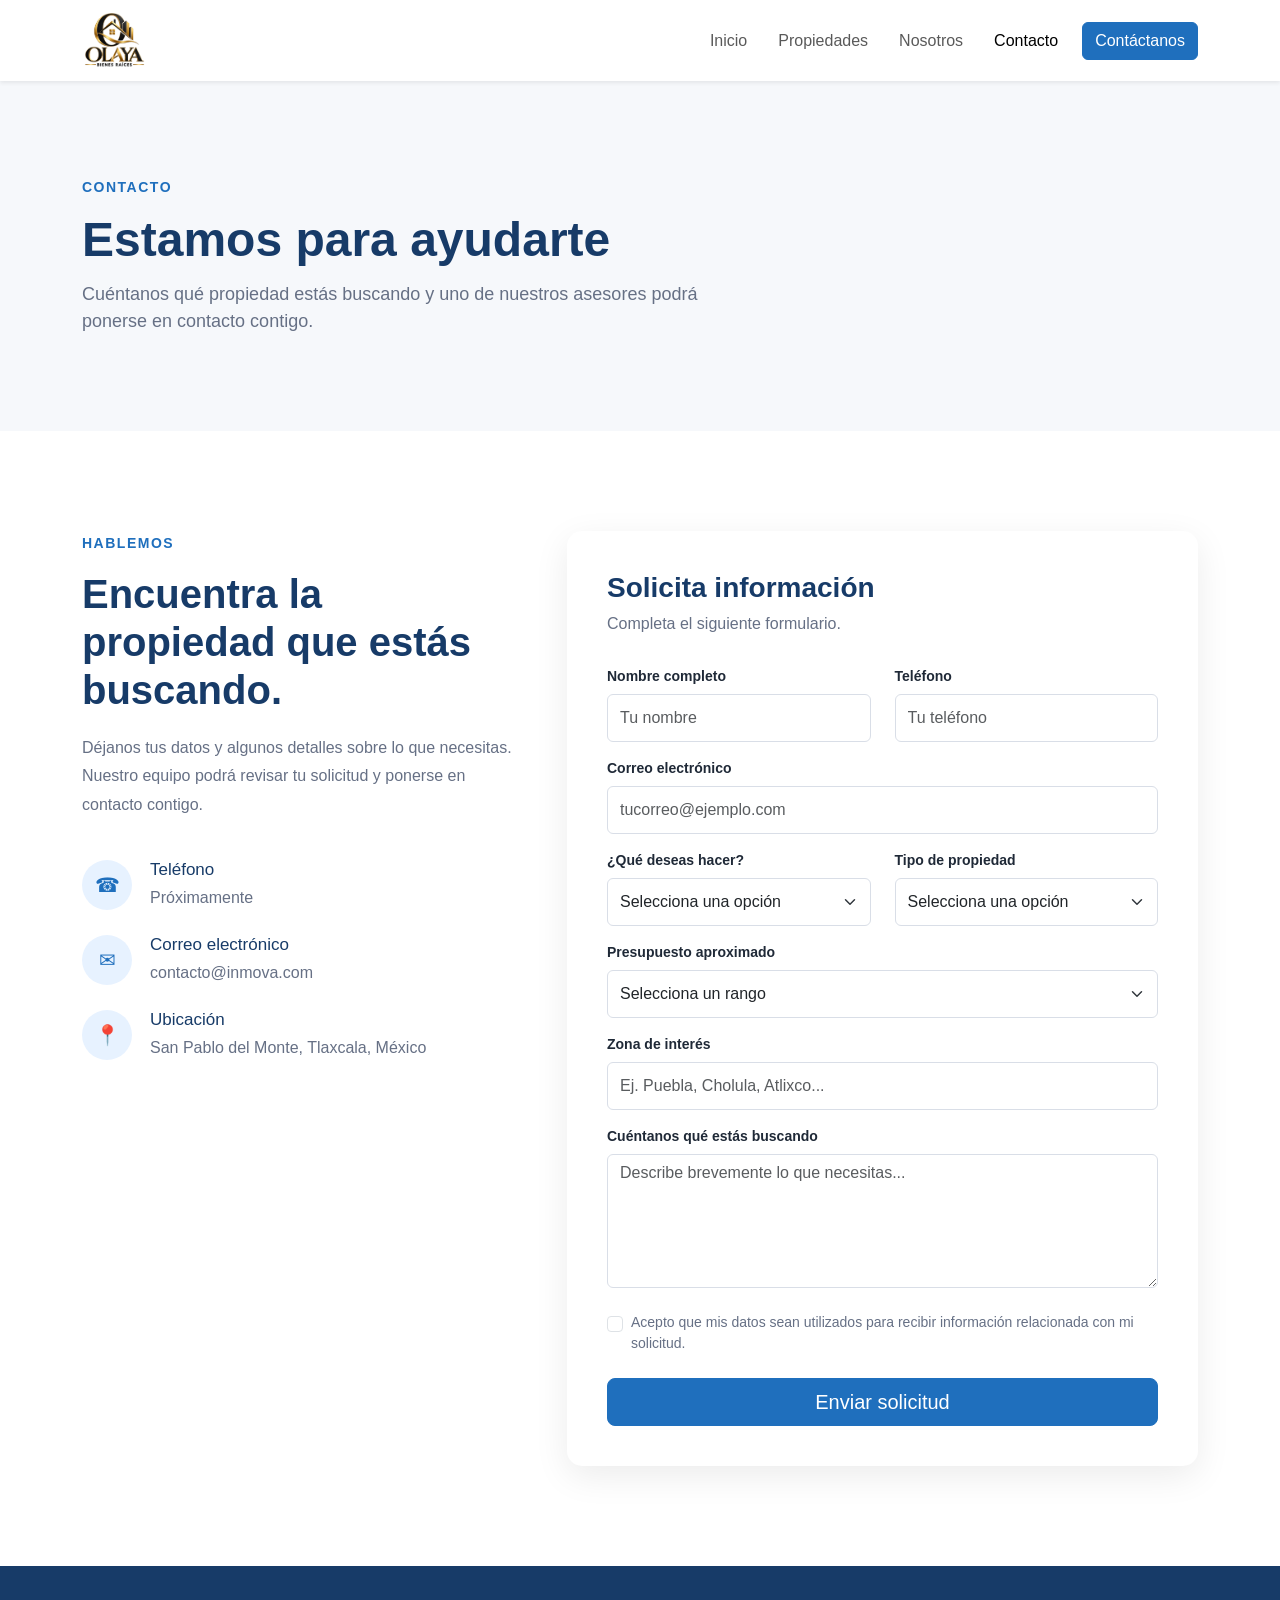
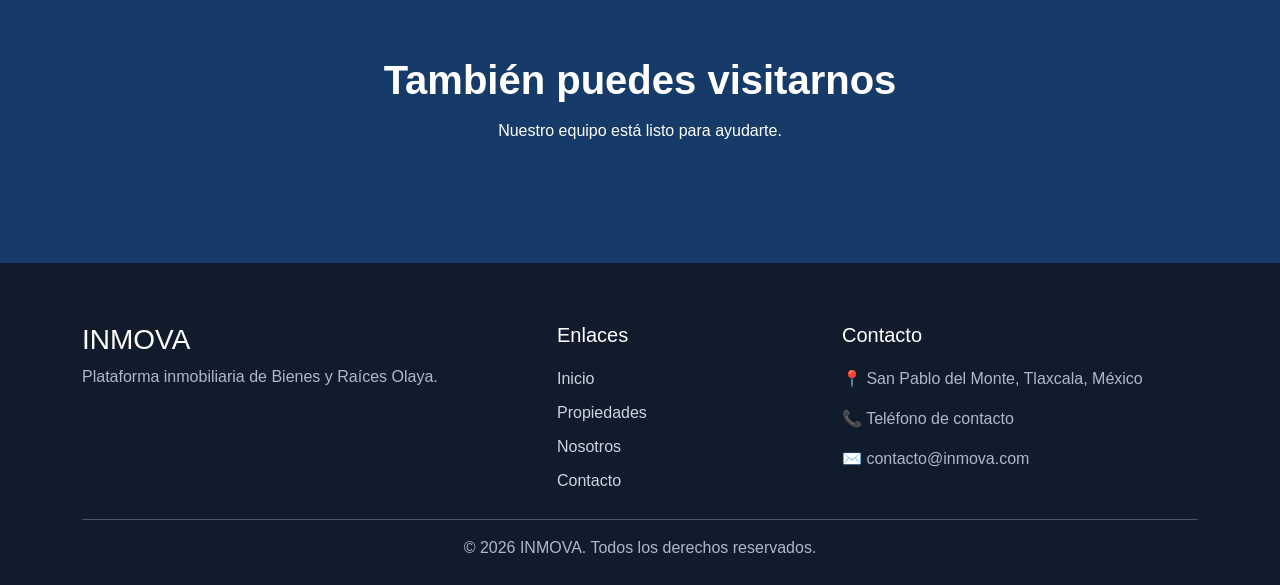
==== contacto.html @ b1ae067a "Primera versión funcional de INMOVA" ====
<!DOCTYPE html>
<html lang="es">

<head>

    <meta charset="UTF-8">

    <meta name="viewport" content="width=device-width, initial-scale=1.0">

    <title>Contacto | INMOVA</title>

    <link
        href="https://cdn.jsdelivr.net/npm/bootstrap@5.3.3/dist/css/bootstrap.min.css"
        rel="stylesheet"
    >

    <link rel="stylesheet" href="css/style.css">

</head>


<body>


<!-- =========================
     NAVBAR
========================= -->

<nav class="navbar navbar-expand-lg navbar-light bg-white shadow-sm fixed-top">

    <div class="container">
        <!-- Logo de imagen -->
            <img 
            src="Imagenes/logo sin fondo.png" 
            alt="INMOVA"
            class="logo-inmova"
            >
        <button
            class="navbar-toggler"
            type="button"
            data-bs-toggle="collapse"
            data-bs-target="#menu"
        >

            <span class="navbar-toggler-icon"></span>

        </button>


        <div class="collapse navbar-collapse" id="menu">

            <ul class="navbar-nav ms-auto align-items-lg-center">

                <li class="nav-item">

                    <a class="nav-link" href="index.html">
                        Inicio
                    </a>

                </li>


                <li class="nav-item">

                    <a class="nav-link" href="propiedades.html">
                        Propiedades
                    </a>

                </li>


                <li class="nav-item">

                    <a class="nav-link" href="nosotros.html">
                        Nosotros
                    </a>

                </li>


                <li class="nav-item">

                    <a class="nav-link active" href="contacto.html">
                        Contacto
                    </a>

                </li>


                <li class="nav-item ms-lg-3">

                    <a
                        href="contacto.html"
                        class="btn btn-primary"
                    >
                        Contáctanos
                    </a>

                </li>

            </ul>

        </div>

    </div>

</nav>



<!-- =========================
     ENCABEZADO
========================= -->

<section class="page-header">

    <div class="container">

        <span class="section-label">
            CONTACTO
        </span>

        <h1>
            Estamos para ayudarte
        </h1>

        <p>
            Cuéntanos qué propiedad estás buscando y uno de nuestros
            asesores podrá ponerse en contacto contigo.
        </p>

    </div>

</section>



<!-- =========================
     CONTACTO
========================= -->

<section class="contact-section">

    <div class="container">

        <div class="row g-5">


            <!-- =====================
                 INFORMACIÓN
            ====================== -->

            <div class="col-lg-5">

                <span class="section-label">
                    HABLEMOS
                </span>

                <h2>
                    Encuentra la propiedad
                    que estás buscando.
                </h2>

                <p class="contact-intro">
                    Déjanos tus datos y algunos detalles sobre lo que
                    necesitas. Nuestro equipo podrá revisar tu solicitud
                    y ponerse en contacto contigo.
                </p>


                <!-- TELÉFONO -->

                <div class="contact-item">

                    <div class="contact-icon">
                        ☎
                    </div>

                    <div>

                        <h4>
                            Teléfono
                        </h4>

                        <p>
                            Próximamente
                        </p>

                    </div>

                </div>


                <!-- EMAIL -->

                <div class="contact-item">

                    <div class="contact-icon">
                        ✉
                    </div>

                    <div>

                        <h4>
                            Correo electrónico
                        </h4>

                        <p>
                            contacto@inmova.com
                        </p>

                    </div>

                </div>


                <!-- UBICACIÓN -->

                <div class="contact-item">

                    <div class="contact-icon">
                        📍
                    </div>

                    <div>

                        <h4>
                            Ubicación
                        </h4>

                        <p>
                            San Pablo del Monte, Tlaxcala, México
                        </p>

                    </div>

                </div>


            </div>



            <!-- =====================
                 FORMULARIO
            ====================== -->

            <div class="col-lg-7">

                <div class="contact-form">

                    <h3>
                        Solicita información
                    </h3>

                    <p>
                        Completa el siguiente formulario.
                    </p>


                    <form id="contactForm">


                        <!-- NOMBRE -->

                        <div class="row">

                            <div class="col-md-6 mb-3">

                                <label for="name">
                                    Nombre completo
                                </label>

                                <input
                                    type="text"
                                    id="name"
                                    name="name"
                                    class="form-control"
                                    placeholder="Tu nombre"
                                    required
                                >

                            </div>


                            <!-- TELÉFONO -->

                            <div class="col-md-6 mb-3">

                                <label for="phone">
                                    Teléfono
                                </label>

                                <input
                                    type="tel"
                                    id="phone"
                                    name="phone"
                                    class="form-control"
                                    placeholder="Tu teléfono"
                                    required
                                >

                            </div>

                        </div>



                        <!-- EMAIL -->

                        <div class="mb-3">

                            <label for="email">
                                Correo electrónico
                            </label>

                            <input
                                type="email"
                                id="email"
                                name="email"
                                class="form-control"
                                placeholder="tucorreo@ejemplo.com"
                                required
                            >

                        </div>



                        <!-- OPERACIÓN -->

                        <div class="row">

                            <div class="col-md-6 mb-3">

                                <label for="operation">
                                    ¿Qué deseas hacer?
                                </label>

                                <select
                                    id="operation"
                                    name="operation"
                                    class="form-select"
                                    required
                                >

                                    <option value="">
                                        Selecciona una opción
                                    </option>

                                    <option value="comprar">
                                        Comprar
                                    </option>

                                    <option value="rentar">
                                        Rentar
                                    </option>

                                    <option value="vender">
                                        Vender una propiedad
                                    </option>

                                </select>

                            </div>



                            <!-- TIPO -->

                            <div class="col-md-6 mb-3">

                                <label for="propertyType">
                                    Tipo de propiedad
                                </label>

                                <select
                                    id="propertyType"
                                    name="propertyType"
                                    class="form-select"
                                    required
                                >

                                    <option value="">
                                        Selecciona una opción
                                    </option>

                                    <option value="casa">
                                        Casa
                                    </option>

                                    <option value="departamento">
                                        Departamento
                                    </option>

                                    <option value="terreno">
                                        Terreno
                                    </option>

                                    <option value="local">
                                        Local comercial
                                    </option>

                                    <option value="otro">
                                        Otro
                                    </option>

                                </select>

                            </div>

                        </div>



                        <!-- PRESUPUESTO -->

                        <div class="mb-3">

                            <label for="budget">
                                Presupuesto aproximado
                            </label>

                            <select
                                id="budget"
                                name="budget"
                                class="form-select"
                            >

                                <option value="">
                                    Selecciona un rango
                                </option>

                                <option value="menos-500">
                                    Menos de $500,000
                                </option>

                                <option value="500-1000">
                                    $500,000 - $1,000,000
                                </option>

                                <option value="1000-2000">
                                    $1,000,000 - $2,000,000
                                </option>

                                <option value="2000-3000">
                                    $2,000,000 - $3,000,000
                                </option>

                                <option value="mas-3000">
                                    Más de $3,000,000
                                </option>

                            </select>

                        </div>



                        <!-- UBICACIÓN -->

                        <div class="mb-3">

                            <label for="location">
                                Zona de interés
                            </label>

                            <input
                                type="text"
                                id="location"
                                name="location"
                                class="form-control"
                                placeholder="Ej. Puebla, Cholula, Atlixco..."
                            >

                        </div>



                        <!-- MENSAJE -->

                        <div class="mb-4">

                            <label for="message">
                                Cuéntanos qué estás buscando
                            </label>

                            <textarea
                                id="message"
                                name="message"
                                class="form-control"
                                rows="5"
                                placeholder="Describe brevemente lo que necesitas..."
                            ></textarea>

                        </div>



                        <!-- AVISO -->

                        <div class="form-check mb-4">

                            <input
                                class="form-check-input"
                                type="checkbox"
                                id="privacy"
                                required
                            >

                            <label
                                class="form-check-label"
                                for="privacy"
                            >

                                Acepto que mis datos sean utilizados
                                para recibir información relacionada
                                con mi solicitud.

                            </label>

                        </div>



                        <!-- BOTÓN -->

                        <button
                            type="submit"
                            class="btn btn-primary btn-lg w-100"
                        >

                            Enviar solicitud

                        </button>


                        <!-- MENSAJE DE ÉXITO -->

                        <div
                            id="formMessage"
                            class="alert alert-success mt-4 d-none"
                        >

                            ¡Solicitud enviada correctamente!
                            Un asesor se pondrá en contacto contigo.

                        </div>


                    </form>

                </div>

            </div>

        </div>

    </div>

</section>



<!-- =========================
     CTA
========================= -->

<section class="cta-section">

    <div class="container text-center">

        <h2>
            También puedes visitarnos
        </h2>

        <p>
            Nuestro equipo está listo para ayudarte.
        </p>

    </div>

</section>



<!-- =========================
     FOOTER
========================= -->

<footer class="footer">

    <div class="container">

        <div class="row">

            <div class="col-md-5">

                <h3>
                    INMOVA
                </h3>

                <p>
                    Plataforma inmobiliaria de
                    Bienes y Raíces Olaya.
                </p>

            </div>


            <div class="col-md-3">

                <h5>
                    Enlaces
                </h5>

                <a href="index.html">
                    Inicio
                </a>

                <a href="propiedades.html">
                    Propiedades
                </a>

                <a href="nosotros.html">
                    Nosotros
                </a>

                <a href="contacto.html">
                    Contacto
                </a>

            </div>


            <div class="col-md-4">

                <h5>
                    Contacto
                </h5>

                <p>
                    📍 San Pablo del Monte, Tlaxcala, México
                </p>

                <p>
                    📞 Teléfono de contacto
                </p>

                <p>
                    ✉️ contacto@inmova.com
                </p>

            </div>

        </div>


        <hr>


        <div class="text-center">

            <p class="mb-0">
                © 2026 INMOVA. Todos los derechos reservados.
            </p>

        </div>

    </div>

</footer>



<script
    src="https://cdn.jsdelivr.net/npm/bootstrap@5.3.3/dist/js/bootstrap.bundle.min.js">
</script>

<script src="js/main.js"></script>

</body>

</html>
---- css/style.css ----
/* =========================
   GENERAL
========================= */
* {
    margin: 0;
    padding: 0;
    box-sizing: border-box;
}

body {
    font-family: Arial, Helvetica, sans-serif;
    color: #1f2937;
    background: #ffffff;
}

a {
    text-decoration: none;
}


/* =========================
   NAVBAR
========================= */

.navbar {
    min-height: 75px;
}

.logo {
    font-size: 28px;
    font-weight: 800;
    letter-spacing: 2px;
    color: #173b68 !important;
}

.nav-link {
    font-weight: 500;
    margin-left: 15px;
}

.nav-link:hover {
    color: #1f6fbd;
}


/* =========================
   BOTONES
========================= */

.btn-primary {
    background-color: #1f6fbd;
    border-color: #1f6fbd;
}

.btn-primary:hover {
    background-color: #174f88;
    border-color: #174f88;
}

/* =========================
   Imagen en barra de navegacion
========================= */
.logo-inmova {
    height: 65px;
    width: auto;
    display: block;
}

/* =========================
   HERO
========================= */

.hero {
    min-height: 720px;

    background-image: url("../img/hero.jpg");
    background-size: cover;
    background-position: center;

    position: relative;

    display: flex;
    align-items: center;

    margin-top: 75px;
}

.hero-overlay {
    position: absolute;

    inset: 0;

    background: linear-gradient(
        90deg,
        rgba(10, 30, 55, 0.85),
        rgba(10, 30, 55, 0.35),
        rgba(10, 30, 55, 0.05)
    );
}

.hero-content {
    position: relative;
    z-index: 2;

    color: white;
}

.hero-subtitle {
    font-size: 14px;
    font-weight: 700;
    letter-spacing: 2px;
}

.hero h1 {
    font-size: 58px;
    font-weight: 700;
    max-width: 700px;
    margin: 20px 0;
}

.hero h1 span {
    color: #7fc4ff;
}

.hero p {
    font-size: 19px;
    max-width: 600px;
    margin-bottom: 30px;
}


/* =========================
   SEARCH
========================= */

.search-section {
    margin-top: -70px;
    position: relative;
    z-index: 5;
}

.search-box {
    background: white;
    padding: 35px;
    border-radius: 12px;
}

.search-box h3 {
    font-weight: 700;
    margin-bottom: 20px;
}

.search-box label {
    font-size: 14px;
    font-weight: 600;
    margin-bottom: 7px;
}


/* =========================
   SECCIONES
========================= */

.properties-section {
    padding: 110px 0;
}

.section-title span,
.section-label {
    color: #1f6fbd;
    font-size: 14px;
    font-weight: 700;
    letter-spacing: 1.5px;
}

.section-title h2 {
    font-size: 40px;
    font-weight: 700;
    margin-top: 10px;
}

.section-title p {
    color: #6b7280;
}


/* =========================
   PROPERTY CARD
========================= */

.property-card {
    background: white;
    border-radius: 12px;
    overflow: hidden;

    box-shadow: 0 8px 30px rgba(0, 0, 0, 0.08);

    transition: 0.3s;
}

.property-card:hover {
    transform: translateY(-7px);
}

.property-image {
    height: 240px;
    position: relative;
}

.property-image img {
    width: 100%;
    height: 100%;
    object-fit: cover;
}

.property-status {
    position: absolute;

    top: 15px;
    left: 15px;

    background: #1f6fbd;
    color: white;

    padding: 7px 14px;

    border-radius: 5px;

    font-size: 13px;
    font-weight: 600;
}

.property-info {
    padding: 25px;
}

.property-info h3 {
    font-size: 21px;
    font-weight: 700;
}

.location {
    color: #6b7280;
}

.property-details {
    display: flex;
    gap: 20px;

    padding: 15px 0;

    border-top: 1px solid #eeeeee;
    border-bottom: 1px solid #eeeeee;

    margin: 15px 0;
}

.property-price {
    color: #1f6fbd;
    font-size: 22px;
    font-weight: 700;
}


/* =========================
   ABOUT
========================= */

.about-home {
    padding: 100px 0;
    background: #f6f8fb;
}

.about-home h2 {
    font-size: 42px;
    margin: 15px 0 20px;
}

.about-home h2 span {
    color: #1f6fbd;
}

.about-home p {
    color: #667085;
    line-height: 1.8;
}

.benefit-box {
    background: white;
    padding: 35px;
    border-radius: 15px;

    box-shadow: 0 10px 30px rgba(0, 0, 0, 0.06);
}

.benefit {
    display: flex;
    gap: 20px;
    margin-bottom: 25px;
}

.benefit:last-child {
    margin-bottom: 0;
}

.benefit-icon {
    width: 45px;
    height: 45px;

    border-radius: 50%;

    background: #e7f2ff;
    color: #1f6fbd;

    display: flex;
    align-items: center;
    justify-content: center;

    font-weight: bold;
}

.benefit h4 {
    font-size: 18px;
}

.benefit p {
    margin: 0;
}


/* =========================
   CTA
========================= */

.cta-section {
    padding: 90px 0;

    background: #173b68;

    color: white;
}

.cta-section h2 {
    font-size: 40px;
    font-weight: 700;
}

.cta-section p {
    margin: 15px 0 30px;
}


/* =========================
   FOOTER
========================= */

.footer {
    background: #101c2c;
    color: white;
    padding: 60px 0 25px;
}

.footer h3 {
    font-size: 28px;
}

.footer h5 {
    margin-bottom: 20px;
}

.footer a {
    display: block;
    color: #cbd5e1;
    margin-bottom: 10px;
}

.footer a:hover {
    color: white;
}

.footer p {
    color: #aeb9c8;
}


/* =========================
   RESPONSIVE
========================= */

@media (max-width: 768px) {

    .hero {
        min-height: 650px;
    }

    .hero h1 {
        font-size: 40px;
    }

    .hero p {
        font-size: 17px;
    }

    .search-section {
        margin-top: 30px;
    }

    .section-title h2 {
        font-size: 32px;
    }

    .about-home h2 {
        font-size: 32px;
    }

}
/* =========================
   PAGE HEADER
========================= */

.page-header {
    margin-top: 75px;
    padding: 100px 0 80px;
    background: #f6f8fb;
}

.page-header h1 {
    font-size: 48px;
    font-weight: 700;
    margin: 12px 0;
    color: #173b68;
}

.page-header p {
    max-width: 650px;
    color: #667085;
    font-size: 18px;
}


/* =========================
   PROPERTY FILTER
========================= */

.property-search {
    margin-top: -45px;
    position: relative;
    z-index: 5;
}

.filter-box {
    background: white;
    padding: 30px;
    border-radius: 12px;
}

.filter-box label {
    display: block;
    font-size: 14px;
    font-weight: 600;
    margin-bottom: 7px;
}


/* =========================
   PROPERTY TITLE
========================= */

.properties-section h2 {
    color: #173b68;
    font-weight: 700;
}


/* =========================
   RESPONSIVE PROPERTIES
========================= */

@media (max-width: 768px) {

    .page-header {
        padding: 70px 0;
    }

    .page-header h1 {
        font-size: 36px;
    }

    .property-search {
        margin-top: 20px;
    }

}
/* =========================
   NOSOTROS
========================= */

.about-page {
    padding: 100px 0;
}

.about-image {
    height: 500px;
    overflow: hidden;
    border-radius: 15px;
}

.about-image img {
    width: 100%;
    height: 100%;
    object-fit: cover;
}

.about-page h2 {
    font-size: 40px;
    font-weight: 700;
    color: #173b68;
    margin: 15px 0 25px;
}

.about-page p {
    color: #667085;
    line-height: 1.8;
}


/* =========================
   MISSION / VISION
========================= */

.mission-section {
    padding: 90px 0;
    background: #f6f8fb;
}

.info-card {
    background: white;
    padding: 40px;
    border-radius: 15px;
    height: 100%;
    box-shadow: 0 8px 25px rgba(0, 0, 0, 0.05);
}

.info-icon {
    width: 55px;
    height: 55px;
    border-radius: 50%;
    background: #e7f2ff;
    color: #1f6fbd;

    display: flex;
    align-items: center;
    justify-content: center;

    font-size: 22px;
    font-weight: bold;

    margin-bottom: 25px;
}

.info-card h3 {
    color: #173b68;
    font-weight: 700;
    margin-bottom: 15px;
}

.info-card p {
    color: #667085;
    line-height: 1.8;
}


/* =========================
   VALUES
========================= */

.values-section {
    padding: 100px 0;
}

.value-card {
    border: 1px solid #e5e7eb;
    border-radius: 15px;
    padding: 35px;
    height: 100%;

    transition: 0.3s;
}

.value-card:hover {
    transform: translateY(-5px);
    box-shadow: 0 10px 25px rgba(0, 0, 0, 0.06);
}

.value-number {
    color: #1f6fbd;
    font-size: 14px;
    font-weight: 700;
    letter-spacing: 2px;
    margin-bottom: 20px;
}

.value-card h3 {
    color: #173b68;
    font-weight: 700;
    margin-bottom: 15px;
}

.value-card p {
    color: #667085;
    line-height: 1.7;
}




/* =========================
   CONTACTO
========================= */

.contact-section {
    padding: 100px 0;
}

.contact-section h2 {
    color: #173b68;
    font-size: 40px;
    font-weight: 700;
    margin: 15px 0 20px;
}

.contact-intro {
    color: #667085;
    line-height: 1.8;
    margin-bottom: 40px;
}


/* INFORMACIÓN */

.contact-item {
    display: flex;
    align-items: center;
    gap: 18px;
    margin-bottom: 25px;
}

.contact-icon {
    width: 50px;
    height: 50px;

    background: #e7f2ff;
    color: #1f6fbd;

    border-radius: 50%;

    display: flex;
    align-items: center;
    justify-content: center;

    font-size: 20px;
}

.contact-item h4 {
    margin: 0 0 5px;
    color: #173b68;
    font-size: 17px;
}

.contact-item p {
    margin: 0;
    color: #667085;
}


/* FORMULARIO */

.contact-form {
    background: white;

    padding: 40px;

    border-radius: 15px;

    box-shadow:
        0 10px 35px rgba(0, 0, 0, 0.08);
}

.contact-form h3 {
    color: #173b68;
    font-weight: 700;
    font-size: 28px;
}

.contact-form > p {
    color: #667085;
    margin-bottom: 30px;
}

.contact-form label {
    display: block;
    font-size: 14px;
    font-weight: 600;
    margin-bottom: 7px;
}

.contact-form .form-control,
.contact-form .form-select {
    min-height: 48px;
    border: 1px solid #d9dee7;
}

.contact-form textarea.form-control {
    min-height: 130px;
}

.contact-form .form-control:focus,
.contact-form .form-select:focus {
    border-color: #1f6fbd;
    box-shadow: 0 0 0 0.2rem rgba(31, 111, 189, 0.12);
}

.form-check-label {
    font-weight: 400 !important;
    color: #667085;
}


/* RESPONSIVE */

@media (max-width: 768px) {

    .contact-section {
        padding: 70px 0;
    }

    .contact-section h2 {
        font-size: 32px;
    }

    .contact-form {
        padding: 25px;
    }

}

/* Estilo para pagina de Detalles de propiedad */
/* =========================================
   DETALLE DE PROPIEDAD
========================================= */

.property-detail-section {
    padding: 120px 0 80px;
    background-color: #f8f9fa;
}

.back-link {
    display: inline-block;
    margin-bottom: 20px;
    color: #173b68;
    text-decoration: none;
    font-weight: 600;
}

.back-link:hover {
    color: #1f6fbd;
}

.property-main-image {
    width: 100%;
    height: 500px;
    overflow: hidden;
    border-radius: 15px;
}

.property-main-image img {
    width: 100%;
    height: 100%;
    object-fit: cover;
}

.property-thumbnail {
    width: 100%;
    height: 120px;
    object-fit: cover;
    border-radius: 10px;
    cursor: pointer;
}

.property-operation {
    display: inline-block;
    padding: 6px 14px;
    background-color: #173b68;
    color: white;
    border-radius: 5px;
    font-size: 13px;
    font-weight: bold;
    margin-bottom: 15px;
}

.property-detail-title {
    font-size: 40px;
    font-weight: 700;
    margin-bottom: 10px;
}

.property-location {
    color: #666;
    font-size: 17px;
    margin-bottom: 20px;
}

.property-price {
    color: #173b68;
    font-size: 32px;
    font-weight: 700;
    margin-bottom: 30px;
}

.property-features {
    display: grid;
    grid-template-columns: repeat(2, 1fr);
    gap: 15px;
    margin-bottom: 35px;
}

.feature {
    background-color: white;
    padding: 18px;
    border-radius: 10px;
    text-align: center;
    border: 1px solid #e5e5e5;
}

.feature strong {
    display: block;
    color: #173b68;
    font-size: 22px;
}

.feature span {
    display: block;
    color: #666;
    font-size: 14px;
    margin-top: 5px;
}

.property-subtitle {
    font-size: 24px;
    font-weight: 700;
    margin-bottom: 12px;
}

.property-description {
    color: #555;
    line-height: 1.7;
    margin-bottom: 30px;
}

.property-actions {
    display: flex;
    flex-direction: column;
    gap: 12px;
}


/* RESPONSIVE */

@media (max-width: 768px) {

    .property-main-image {
        height: 350px;
    }

    .property-detail-title {
        font-size: 30px;
    }

    .property-price {
        font-size: 27px;
    }

    .property-thumbnail {
        height: 90px;
    }

}


/* =========================================
   DASHBOARD INMOVA
========================================= */

.dashboard-body {
    margin: 0;
    background-color: #f5f7fa;
    font-family: Arial, sans-serif;
}


/* SIDEBAR */

.dashboard-sidebar {
    position: fixed;
    left: 0;
    top: 0;
    width: 250px;
    height: 100vh;
    background-color: #173b68;
    color: white;
    padding: 30px 20px;
    display: flex;
    flex-direction: column;
}


.dashboard-logo {
    margin-bottom: 40px;
    padding-left: 10px;
}

.dashboard-logo h3 {
    margin: 0;
    font-weight: 700;
}

.dashboard-logo span {
    font-size: 12px;
    opacity: 0.7;
}


/* MENU */

.dashboard-menu {
    list-style: none;
    padding: 0;
    margin: 0;
}

.dashboard-menu li {
    margin-bottom: 8px;
}

.dashboard-menu a,
.dashboard-sidebar-bottom a {
    display: flex;
    align-items: center;
    gap: 12px;
    color: white;
    text-decoration: none;
    padding: 13px 15px;
    border-radius: 8px;
    font-size: 15px;
}

.dashboard-menu a:hover,
.dashboard-menu .active a {
    background-color: rgba(255,255,255,0.12);
}

.dashboard-menu i,
.dashboard-sidebar-bottom i {
    font-size: 18px;
}


/* PARTE INFERIOR */

.dashboard-sidebar-bottom {
    margin-top: auto;
}

.dashboard-sidebar-bottom a {
    margin-top: 5px;
}


/* CONTENIDO */

.dashboard-content {
    margin-left: 250px;
    padding: 40px;
}


/* HEADER */

.dashboard-header {
    display: flex;
    justify-content: space-between;
    align-items: center;
    margin-bottom: 35px;
}

.dashboard-header h1 {
    color: #173b68;
    font-size: 32px;
    font-weight: 700;
    margin-bottom: 5px;
}

.dashboard-header p {
    color: #777;
    margin: 0;
}


/* USUARIO */

.dashboard-user {
    display: flex;
    align-items: center;
    gap: 12px;
}

.dashboard-user-icon {
    width: 45px;
    height: 45px;
    background-color: #173b68;
    color: white;
    border-radius: 50%;
    display: flex;
    align-items: center;
    justify-content: center;
}

.dashboard-user small {
    display: block;
    color: #888;
    margin-top: 3px;
}


/* TARJETAS */

.dashboard-card {
    background-color: white;
    border-radius: 12px;
    padding: 22px;
    display: flex;
    align-items: center;
    gap: 18px;
    box-shadow: 0 3px 15px rgba(0,0,0,0.05);
}

.dashboard-card-icon {
    width: 55px;
    height: 55px;
    background-color: #edf4fb;
    color: #173b68;
    border-radius: 10px;
    display: flex;
    align-items: center;
    justify-content: center;
    font-size: 23px;
}

.dashboard-card span {
    color: #777;
    font-size: 14px;
}

.dashboard-card h2 {
    margin: 3px 0;
    color: #173b68;
    font-size: 28px;
}

.dashboard-card small {
    color: #999;
}


/* PANELES */

.dashboard-panel {
    background-color: white;
    border-radius: 12px;
    padding: 25px;
    box-shadow: 0 3px 15px rgba(0,0,0,0.05);
}

.dashboard-panel-header {
    display: flex;
    justify-content: space-between;
    align-items: center;
    margin-bottom: 20px;
}

.dashboard-panel-header h3 {
    margin: 0;
    color: #173b68;
    font-size: 20px;
}

.dashboard-panel-header span {
    color: #888;
    font-size: 13px;
    display: block;
    margin-top: 4px;
}

.dashboard-panel-header a {
    color: #1f6fbd;
    text-decoration: none;
    font-size: 14px;
}


/* TABLA */

.dashboard-table {
    margin-bottom: 0;
}

.dashboard-table th {
    color: #777;
    font-size: 13px;
    font-weight: 600;
}

.dashboard-table td {
    vertical-align: middle;
    font-size: 14px;
}

.dashboard-table strong {
    color: #173b68;
}


/* ESTADOS */

.status {
    padding: 5px 10px;
    border-radius: 20px;
    font-size: 12px;
    font-weight: 600;
}

.status.available {
    background-color: #e8f6ed;
    color: #287a45;
}

.status.pending {
    background-color: #fff4df;
    color: #9a6814;
}


/* PROSPECTOS */

.prospect-list {
    display: flex;
    flex-direction: column;
    gap: 18px;
}

.prospect-item {
    display: flex;
    align-items: center;
    gap: 12px;
}

.prospect-icon {
    width: 42px;
    height: 42px;
    border-radius: 50%;
    background-color: #edf4fb;
    color: #173b68;
    display: flex;
    align-items: center;
    justify-content: center;
    font-size: 13px;
    font-weight: bold;
}

.prospect-item strong {
    display: block;
    color: #333;
    font-size: 14px;
}

.prospect-item small {
    display: block;
    color: #888;
    font-size: 12px;
    margin-top: 3px;
}


/* ACTIVIDAD */

.activity-list {
    display: flex;
    flex-direction: column;
}

.activity-item {
    display: flex;
    align-items: center;
    gap: 15px;
    padding: 15px 0;
    border-bottom: 1px solid #eee;
}

.activity-item:last-child {
    border-bottom: none;
}

.activity-item i {
    color: #1f6fbd;
    font-size: 20px;
}

.activity-item strong {
    display: block;
    color: #333;
}

.activity-item span {
    display: block;
    color: #888;
    font-size: 13px;
    margin-top: 3px;
}


/* RESPONSIVE */

@media (max-width: 992px) {

    .dashboard-sidebar {
        width: 210px;
    }

    .dashboard-content {
        margin-left: 210px;
        padding: 25px;
    }

}


@media (max-width: 768px) {

    .dashboard-sidebar {
        position: relative;
        width: 100%;
        height: auto;
    }

    .dashboard-content {
        margin-left: 0;
    }

    .dashboard-header {
        flex-direction: column;
        align-items: flex-start;
        gap: 20px;
    }

}
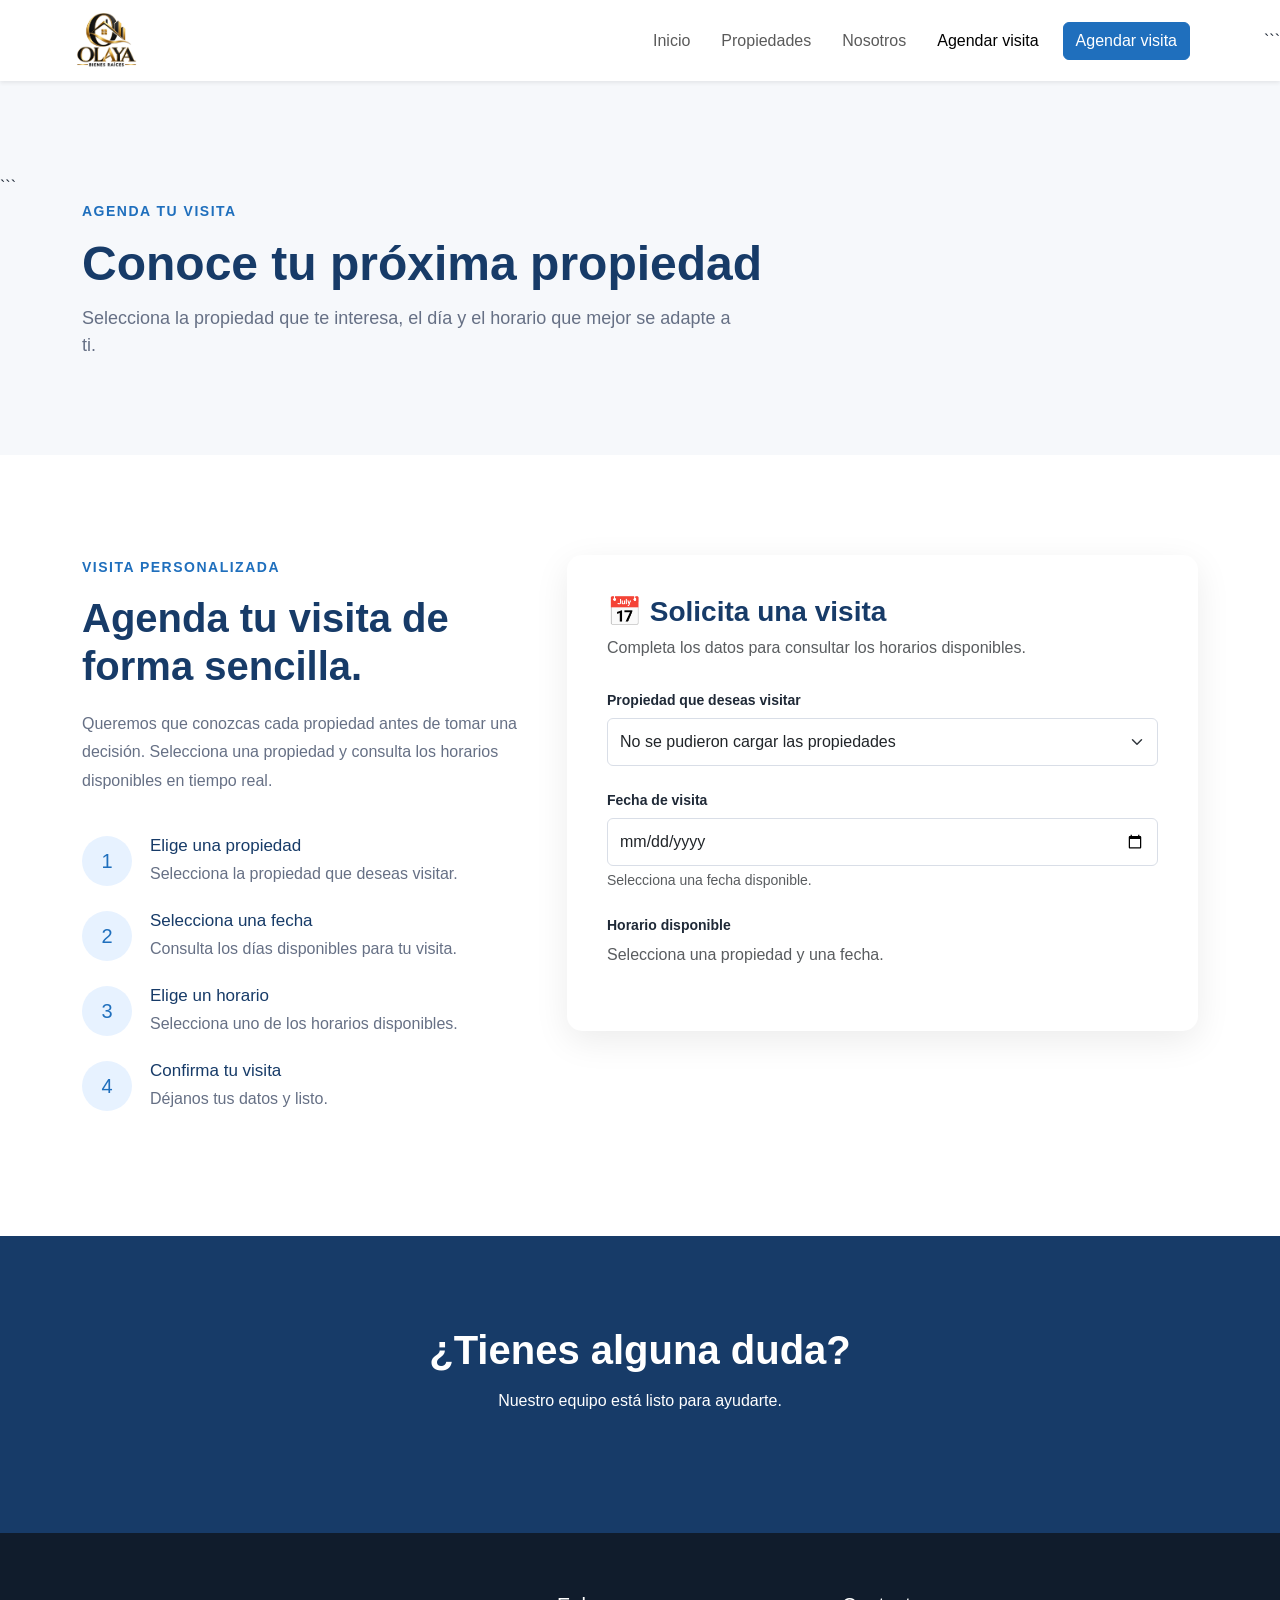
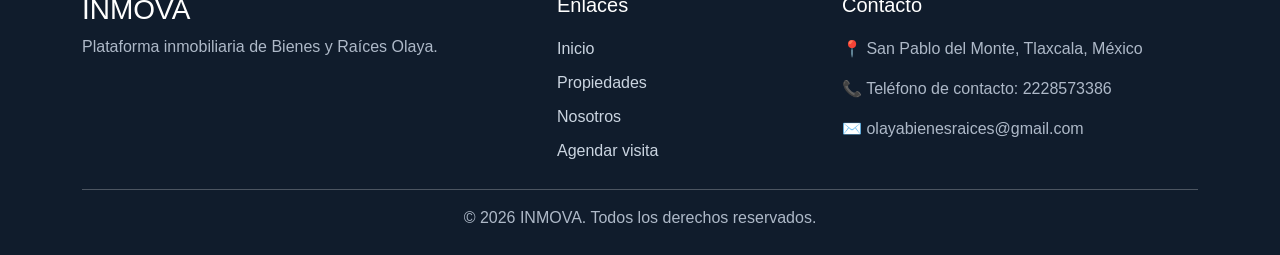
==== commit f8438bbd: "Respaldo inmova version 2" ====
--- a/contacto.html
+++ b/contacto.html
@@ -1,112 +1,122 @@
 <!DOCTYPE html>
+
 <html lang="es">
 
 <head>
 
-    <meta charset="UTF-8">
-
-    <meta name="viewport" content="width=device-width, initial-scale=1.0">
-
-    <title>Contacto | INMOVA</title>
-
-    <link
-        href="https://cdn.jsdelivr.net/npm/bootstrap@5.3.3/dist/css/bootstrap.min.css"
-        rel="stylesheet"
+
+<meta charset="UTF-8">
+
+<meta name="viewport" content="width=device-width, initial-scale=1.0">
+
+<title>Bienes Raices Olaya | Agendar visita</title>
+
+<link
+    href="https://cdn.jsdelivr.net/npm/bootstrap@5.3.3/dist/css/bootstrap.min.css"
+    rel="stylesheet"
+>
+
+<link rel="stylesheet" href="css/style.css">
+
+
+</head>
+
+<body>
+
+<!-- =========================
+     BARRA DE NAVEGACION
+========================= -->
+<nav class="navbar navbar-expand-lg navbar-light bg-white shadow-sm fixed-top">
+
+
+<div class="container">
+
+    <img
+        src="Imagenes/logo sin fondo.png"
+        alt="INMOVA"
+        class="logo-inmova"
     >
 
-    <link rel="stylesheet" href="css/style.css">
-
-</head>
-
-
-<body>
-
-
-<!-- =========================
-     NAVBAR
-========================= -->
-
-<nav class="navbar navbar-expand-lg navbar-light bg-white shadow-sm fixed-top">
-
-    <div class="container">
-        <!-- Logo de imagen -->
-            <img 
-            src="Imagenes/logo sin fondo.png" 
-            alt="INMOVA"
-            class="logo-inmova"
-            >
-        <button
-            class="navbar-toggler"
-            type="button"
-            data-bs-toggle="collapse"
-            data-bs-target="#menu"
-        >
-
-            <span class="navbar-toggler-icon"></span>
-
-        </button>
-
-
-        <div class="collapse navbar-collapse" id="menu">
-
-            <ul class="navbar-nav ms-auto align-items-lg-center">
-
-                <li class="nav-item">
-
-                    <a class="nav-link" href="index.html">
-                        Inicio
-                    </a>
-
-                </li>
-
-
-                <li class="nav-item">
-
-                    <a class="nav-link" href="propiedades.html">
-                        Propiedades
-                    </a>
-
-                </li>
-
-
-                <li class="nav-item">
-
-                    <a class="nav-link" href="nosotros.html">
-                        Nosotros
-                    </a>
-
-                </li>
-
-
-                <li class="nav-item">
-
-                    <a class="nav-link active" href="contacto.html">
-                        Contacto
-                    </a>
-
-                </li>
-
-
-                <li class="nav-item ms-lg-3">
-
-                    <a
-                        href="contacto.html"
-                        class="btn btn-primary"
-                    >
-                        Contáctanos
-                    </a>
-
-                </li>
-
-            </ul>
-
-        </div>
+    <button
+        class="navbar-toggler"
+        type="button"
+        data-bs-toggle="collapse"
+        data-bs-target="#menu"
+    >
+        <span class="navbar-toggler-icon"></span>
+
+    </button>
+
+
+    <div class="collapse navbar-collapse" id="menu">
+
+        <ul class="navbar-nav ms-auto align-items-lg-center">
+
+            <li class="nav-item">
+                <a
+                    class="nav-link"
+                    href="index.html"
+                >
+                    Inicio
+                </a>
+            </li>
+
+
+            <li class="nav-item">
+
+                <a
+                    class="nav-link"
+                    href="propiedades.html"
+                >
+                    Propiedades
+                </a>
+
+            </li>
+
+
+            <li class="nav-item">
+
+                <a
+                    class="nav-link"
+                    href="nosotros.html"
+                >
+                    Nosotros
+                </a>
+
+            </li>
+
+
+            <li class="nav-item">
+
+                <a
+                    class="nav-link active"
+                    href="contacto.html"
+                >
+                    Agendar visita
+                </a>
+
+            </li>
+
+
+            <li class="nav-item ms-lg-3">
+
+                <a
+                    href="contacto.html"
+                    class="btn btn-primary"
+                >
+                    Agendar visita
+                </a>
+
+            </li>
+
+        </ul>
 
     </div>
 
+</div>
+```
+
 </nav>
-
-
 
 <!-- =========================
      ENCABEZADO
@@ -114,212 +124,349 @@
 
 <section class="page-header">
 
-    <div class="container">
-
-        <span class="section-label">
-            CONTACTO
-        </span>
-
-        <h1>
-            Estamos para ayudarte
-        </h1>
-
-        <p>
-            Cuéntanos qué propiedad estás buscando y uno de nuestros
-            asesores podrá ponerse en contacto contigo.
-        </p>
-
-    </div>
+```
+<div class="container">
+
+    <span class="section-label">
+        AGENDA TU VISITA
+    </span>
+
+    <h1>
+        Conoce tu próxima propiedad
+    </h1>
+
+    <p>
+        Selecciona la propiedad que te interesa,
+        el día y el horario que mejor se adapte a ti.
+    </p>
+
+</div>
+
 
 </section>
 
-
-
 <!-- =========================
-     CONTACTO
+     AGENDA
 ========================= -->
 
 <section class="contact-section">
 
-    <div class="container">
-
-        <div class="row g-5">
-
-
-            <!-- =====================
-                 INFORMACIÓN
-            ====================== -->
-
-            <div class="col-lg-5">
-
-                <span class="section-label">
-                    HABLEMOS
-                </span>
-
-                <h2>
-                    Encuentra la propiedad
-                    que estás buscando.
-                </h2>
-
-                <p class="contact-intro">
-                    Déjanos tus datos y algunos detalles sobre lo que
-                    necesitas. Nuestro equipo podrá revisar tu solicitud
-                    y ponerse en contacto contigo.
+
+<div class="container">
+
+    <div class="row g-5">
+
+
+        <!-- =====================
+             INFORMACIÓN
+        ====================== -->
+
+        <div class="col-lg-5">
+
+            <span class="section-label">
+                VISITA PERSONALIZADA
+            </span>
+
+
+            <h2>
+                Agenda tu visita
+                de forma sencilla.
+            </h2>
+
+
+            <p class="contact-intro">
+
+                Queremos que conozcas cada propiedad
+                antes de tomar una decisión.
+
+                Selecciona una propiedad y consulta
+                los horarios disponibles en tiempo real.
+
+            </p>
+
+
+
+            <!-- PASO 1 -->
+
+            <div class="contact-item">
+
+                <div class="contact-icon">
+                    1
+                </div>
+
+
+                <div>
+
+                    <h4>
+                        Elige una propiedad
+                    </h4>
+
+                    <p>
+                        Selecciona la propiedad que deseas visitar.
+                    </p>
+
+                </div>
+
+            </div>
+
+
+
+            <!-- PASO 2 -->
+
+            <div class="contact-item">
+
+                <div class="contact-icon">
+                    2
+                </div>
+
+
+                <div>
+
+                    <h4>
+                        Selecciona una fecha
+                    </h4>
+
+                    <p>
+                        Consulta los días disponibles para tu visita.
+                    </p>
+
+                </div>
+
+            </div>
+
+
+
+            <!-- PASO 3 -->
+
+            <div class="contact-item">
+
+                <div class="contact-icon">
+                    3
+                </div>
+
+
+                <div>
+
+                    <h4>
+                        Elige un horario
+                    </h4>
+
+                    <p>
+                        Selecciona uno de los horarios disponibles.
+                    </p>
+
+                </div>
+
+            </div>
+
+
+
+            <!-- PASO 4 -->
+
+            <div class="contact-item">
+
+                <div class="contact-icon">
+                    4
+                </div>
+
+
+                <div>
+
+                    <h4>
+                        Confirma tu visita
+                    </h4>
+
+                    <p>
+                        Déjanos tus datos y listo.
+                    </p>
+
+                </div>
+
+            </div>
+
+        </div>
+
+
+
+        <!-- =====================
+             FORMULARIO
+        ====================== -->
+
+        <div class="col-lg-7">
+
+            <div class="contact-form">
+
+
+                <h3>
+                    📅 Solicita una visita
+                </h3>
+
+
+                <p class="text-muted">
+
+                    Completa los datos para consultar
+                    los horarios disponibles.
+
                 </p>
 
 
-                <!-- TELÉFONO -->
-
-                <div class="contact-item">
-
-                    <div class="contact-icon">
-                        ☎
+
+                <form id="appointmentForm">
+
+
+
+                    <!-- =====================
+                         PROPIEDAD
+                    ====================== -->
+
+                    <div class="mb-4">
+
+                        <label
+                            for="appointmentProperty"
+                            class="form-label"
+                        >
+
+                            Propiedad que deseas visitar
+
+                        </label>
+
+
+                        <select
+                            id="appointmentProperty"
+                            name="property"
+                            class="form-select"
+                            required
+                        >
+
+                            <option value="">
+
+                                Cargando propiedades...
+
+                            </option>
+
+                        </select>
+
                     </div>
 
-                    <div>
-
-                        <h4>
-                            Teléfono
+
+
+                    <!-- =====================
+                         FECHA
+                    ====================== -->
+
+                    <div class="mb-4">
+
+                        <label
+                            for="appointmentDate"
+                            class="form-label"
+                        >
+
+                            Fecha de visita
+
+                        </label>
+
+
+                        <input
+                            type="date"
+                            id="appointmentDate"
+                            name="date"
+                            class="form-control"
+                            required
+                        >
+
+
+                        <div class="form-text">
+
+                            Selecciona una fecha disponible.
+
+                        </div>
+
+                    </div>
+
+
+
+                    <!-- =====================
+                         HORARIOS
+                    ====================== -->
+
+                    <div class="mb-4">
+
+                        <label class="form-label">
+
+                            Horario disponible
+
+                        </label>
+
+
+                        <div
+                            id="appointmentTimes"
+                            class="d-flex flex-wrap gap-2"
+                        >
+
+                            <div class="text-muted">
+
+                                Selecciona una propiedad
+                                y una fecha.
+
+                            </div>
+
+                        </div>
+
+                    </div>
+
+
+
+                    <!-- =====================
+                         HORARIO SELECCIONADO
+                    ====================== -->
+
+                    <input
+                        type="hidden"
+                        id="appointmentTime"
+                        name="time"
+                    >
+
+
+
+                    <!-- =====================
+                         DATOS DEL CLIENTE
+                    ====================== -->
+
+                    <div
+                        id="clientDataSection"
+                        class="d-none"
+                    >
+
+
+                        <hr class="my-4">
+
+
+                        <h4 class="mb-3">
+                            Tus datos
                         </h4>
 
-                        <p>
-                            Próximamente
-                        </p>
-
-                    </div>
-
-                </div>
-
-
-                <!-- EMAIL -->
-
-                <div class="contact-item">
-
-                    <div class="contact-icon">
-                        ✉
-                    </div>
-
-                    <div>
-
-                        <h4>
-                            Correo electrónico
-                        </h4>
-
-                        <p>
-                            contacto@inmova.com
-                        </p>
-
-                    </div>
-
-                </div>
-
-
-                <!-- UBICACIÓN -->
-
-                <div class="contact-item">
-
-                    <div class="contact-icon">
-                        📍
-                    </div>
-
-                    <div>
-
-                        <h4>
-                            Ubicación
-                        </h4>
-
-                        <p>
-                            San Pablo del Monte, Tlaxcala, México
-                        </p>
-
-                    </div>
-
-                </div>
-
-
-            </div>
-
-
-
-            <!-- =====================
-                 FORMULARIO
-            ====================== -->
-
-            <div class="col-lg-7">
-
-                <div class="contact-form">
-
-                    <h3>
-                        Solicita información
-                    </h3>
-
-                    <p>
-                        Completa el siguiente formulario.
-                    </p>
-
-
-                    <form id="contactForm">
 
 
                         <!-- NOMBRE -->
 
-                        <div class="row">
-
-                            <div class="col-md-6 mb-3">
-
-                                <label for="name">
-                                    Nombre completo
-                                </label>
-
-                                <input
-                                    type="text"
-                                    id="name"
-                                    name="name"
-                                    class="form-control"
-                                    placeholder="Tu nombre"
-                                    required
-                                >
-
-                            </div>
-
-
-                            <!-- TELÉFONO -->
-
-                            <div class="col-md-6 mb-3">
-
-                                <label for="phone">
-                                    Teléfono
-                                </label>
-
-                                <input
-                                    type="tel"
-                                    id="phone"
-                                    name="phone"
-                                    class="form-control"
-                                    placeholder="Tu teléfono"
-                                    required
-                                >
-
-                            </div>
-
-                        </div>
-
-
-
-                        <!-- EMAIL -->
-
                         <div class="mb-3">
 
-                            <label for="email">
-                                Correo electrónico
+                            <label
+                                for="appointmentName"
+                                class="form-label"
+                            >
+
+                                Nombre completo
+
                             </label>
 
+
                             <input
-                                type="email"
-                                id="email"
-                                name="email"
+                                type="text"
+                                id="appointmentName"
+                                name="name"
                                 class="form-control"
-                                placeholder="tucorreo@ejemplo.com"
+                                placeholder="Tu nombre completo"
                                 required
                             >
 
@@ -327,195 +474,52 @@
 
 
 
-                        <!-- OPERACIÓN -->
-
-                        <div class="row">
-
-                            <div class="col-md-6 mb-3">
-
-                                <label for="operation">
-                                    ¿Qué deseas hacer?
-                                </label>
-
-                                <select
-                                    id="operation"
-                                    name="operation"
-                                    class="form-select"
-                                    required
-                                >
-
-                                    <option value="">
-                                        Selecciona una opción
-                                    </option>
-
-                                    <option value="comprar">
-                                        Comprar
-                                    </option>
-
-                                    <option value="rentar">
-                                        Rentar
-                                    </option>
-
-                                    <option value="vender">
-                                        Vender una propiedad
-                                    </option>
-
-                                </select>
-
-                            </div>
-
-
-
-                            <!-- TIPO -->
-
-                            <div class="col-md-6 mb-3">
-
-                                <label for="propertyType">
-                                    Tipo de propiedad
-                                </label>
-
-                                <select
-                                    id="propertyType"
-                                    name="propertyType"
-                                    class="form-select"
-                                    required
-                                >
-
-                                    <option value="">
-                                        Selecciona una opción
-                                    </option>
-
-                                    <option value="casa">
-                                        Casa
-                                    </option>
-
-                                    <option value="departamento">
-                                        Departamento
-                                    </option>
-
-                                    <option value="terreno">
-                                        Terreno
-                                    </option>
-
-                                    <option value="local">
-                                        Local comercial
-                                    </option>
-
-                                    <option value="otro">
-                                        Otro
-                                    </option>
-
-                                </select>
-
-                            </div>
+                        <!-- TELÉFONO -->
+
+                        <div class="mb-4">
+
+                            <label
+                                for="appointmentPhone"
+                                class="form-label"
+                            >
+
+                                Teléfono
+
+                            </label>
+
+
+                            <input
+                                type="tel"
+                                id="appointmentPhone"
+                                name="phone"
+                                class="form-control"
+                                placeholder="Tu número de teléfono"
+                                required
+                            >
 
                         </div>
 
 
 
-                        <!-- PRESUPUESTO -->
-
-                        <div class="mb-3">
-
-                            <label for="budget">
-                                Presupuesto aproximado
-                            </label>
-
-                            <select
-                                id="budget"
-                                name="budget"
-                                class="form-select"
-                            >
-
-                                <option value="">
-                                    Selecciona un rango
-                                </option>
-
-                                <option value="menos-500">
-                                    Menos de $500,000
-                                </option>
-
-                                <option value="500-1000">
-                                    $500,000 - $1,000,000
-                                </option>
-
-                                <option value="1000-2000">
-                                    $1,000,000 - $2,000,000
-                                </option>
-
-                                <option value="2000-3000">
-                                    $2,000,000 - $3,000,000
-                                </option>
-
-                                <option value="mas-3000">
-                                    Más de $3,000,000
-                                </option>
-
-                            </select>
-
-                        </div>
-
-
-
-                        <!-- UBICACIÓN -->
-
-                        <div class="mb-3">
-
-                            <label for="location">
-                                Zona de interés
-                            </label>
-
-                            <input
-                                type="text"
-                                id="location"
-                                name="location"
-                                class="form-control"
-                                placeholder="Ej. Puebla, Cholula, Atlixco..."
-                            >
-
-                        </div>
-
-
-
-                        <!-- MENSAJE -->
-
-                        <div class="mb-4">
-
-                            <label for="message">
-                                Cuéntanos qué estás buscando
-                            </label>
-
-                            <textarea
-                                id="message"
-                                name="message"
-                                class="form-control"
-                                rows="5"
-                                placeholder="Describe brevemente lo que necesitas..."
-                            ></textarea>
-
-                        </div>
-
-
-
-                        <!-- AVISO -->
+                        <!-- AVISO DE PRIVACIDAD -->
 
                         <div class="form-check mb-4">
 
                             <input
                                 class="form-check-input"
                                 type="checkbox"
-                                id="privacy"
+                                id="appointmentPrivacy"
                                 required
                             >
 
+
                             <label
                                 class="form-check-label"
-                                for="privacy"
+                                for="appointmentPrivacy"
                             >
 
                                 Acepto que mis datos sean utilizados
-                                para recibir información relacionada
-                                con mi solicitud.
+                                para gestionar mi visita.
 
                             </label>
 
@@ -527,30 +531,31 @@
 
                         <button
                             type="submit"
+                            id="confirmAppointment"
                             class="btn btn-primary btn-lg w-100"
                         >
 
-                            Enviar solicitud
+                            Confirmar visita
 
                         </button>
 
 
-                        <!-- MENSAJE DE ÉXITO -->
-
-                        <div
-                            id="formMessage"
-                            class="alert alert-success mt-4 d-none"
-                        >
-
-                            ¡Solicitud enviada correctamente!
-                            Un asesor se pondrá en contacto contigo.
-
-                        </div>
-
-
-                    </form>
-
-                </div>
+                    </div>
+
+
+
+                    <!-- =====================
+                         MENSAJE
+                    ====================== -->
+
+                    <div
+                        id="appointmentMessage"
+                        class="alert mt-4 d-none"
+                    >
+                    </div>
+
+
+                </form>
 
             </div>
 
@@ -558,9 +563,10 @@
 
     </div>
 
+</div>
+
+
 </section>
-
-
 
 <!-- =========================
      CTA
@@ -568,21 +574,21 @@
 
 <section class="cta-section">
 
-    <div class="container text-center">
-
-        <h2>
-            También puedes visitarnos
-        </h2>
-
-        <p>
-            Nuestro equipo está listo para ayudarte.
-        </p>
-
-    </div>
+<div class="container text-center">
+
+    <h2>
+        ¿Tienes alguna duda?
+    </h2>
+
+
+    <p>
+        Nuestro equipo está listo para ayudarte.
+    </p>
+
+</div>
+
 
 </section>
-
-
 
 <!-- =========================
      FOOTER
@@ -590,95 +596,92 @@
 
 <footer class="footer">
 
-    <div class="container">
-
-        <div class="row">
-
-            <div class="col-md-5">
-
-                <h3>
-                    INMOVA
-                </h3>
-
-                <p>
-                    Plataforma inmobiliaria de
-                    Bienes y Raíces Olaya.
-                </p>
-
-            </div>
-
-
-            <div class="col-md-3">
-
-                <h5>
-                    Enlaces
-                </h5>
-
-                <a href="index.html">
-                    Inicio
-                </a>
-
-                <a href="propiedades.html">
-                    Propiedades
-                </a>
-
-                <a href="nosotros.html">
-                    Nosotros
-                </a>
-
-                <a href="contacto.html">
-                    Contacto
-                </a>
-
-            </div>
-
-
-            <div class="col-md-4">
-
-                <h5>
-                    Contacto
-                </h5>
-
-                <p>
-                    📍 San Pablo del Monte, Tlaxcala, México
-                </p>
-
-                <p>
-                    📞 Teléfono de contacto
-                </p>
-
-                <p>
-                    ✉️ contacto@inmova.com
-                </p>
-
-            </div>
+<div class="container">
+
+    <div class="row">
+
+        <div class="col-md-5">
+
+            <h3>
+                INMOVA
+            </h3>
+
+            <p>
+                Plataforma inmobiliaria de
+                Bienes y Raíces Olaya.
+            </p>
 
         </div>
 
 
-        <hr>
-
-
-        <div class="text-center">
-
-            <p class="mb-0">
-                © 2026 INMOVA. Todos los derechos reservados.
+        <div class="col-md-3">
+            <h5>
+                Enlaces
+            </h5>
+
+            <a href="index.html">
+                Inicio
+            </a>
+
+            <a href="propiedades.html">
+                Propiedades
+            </a>
+
+            <a href="nosotros.html">
+                Nosotros
+            </a>
+
+            <a href="contacto.html">
+                Agendar visita
+            </a>
+
+        </div>
+
+
+
+        <div class="col-md-4">
+            <h5>
+                Contacto
+            </h5>
+            <p>
+                📍 San Pablo del Monte, Tlaxcala, México
             </p>
-
+            <p>
+                📞 Teléfono de contacto: 2228573386
+            </p>
+            <p>
+                ✉️ olayabienesraices@gmail.com 
+            </p>
         </div>
 
     </div>
 
+    <hr>
+
+    <div class="text-center">
+        <p class="mb-0">
+            © 2026 INMOVA.
+            Todos los derechos reservados.
+        </p>
+    </div>
+
+</div>
+
+
 </footer>
 
-
-
+<!-- =========================
+    ENLACE A  BOOTSTRAP
+========================= -->
 <script
     src="https://cdn.jsdelivr.net/npm/bootstrap@5.3.3/dist/js/bootstrap.bundle.min.js">
 </script>
 
+<!-- =========================
+     ENLACE AL JAVASCRIPT
+========================= -->
 <script src="js/main.js"></script>
 
 </body>
 
-</html>+</html>
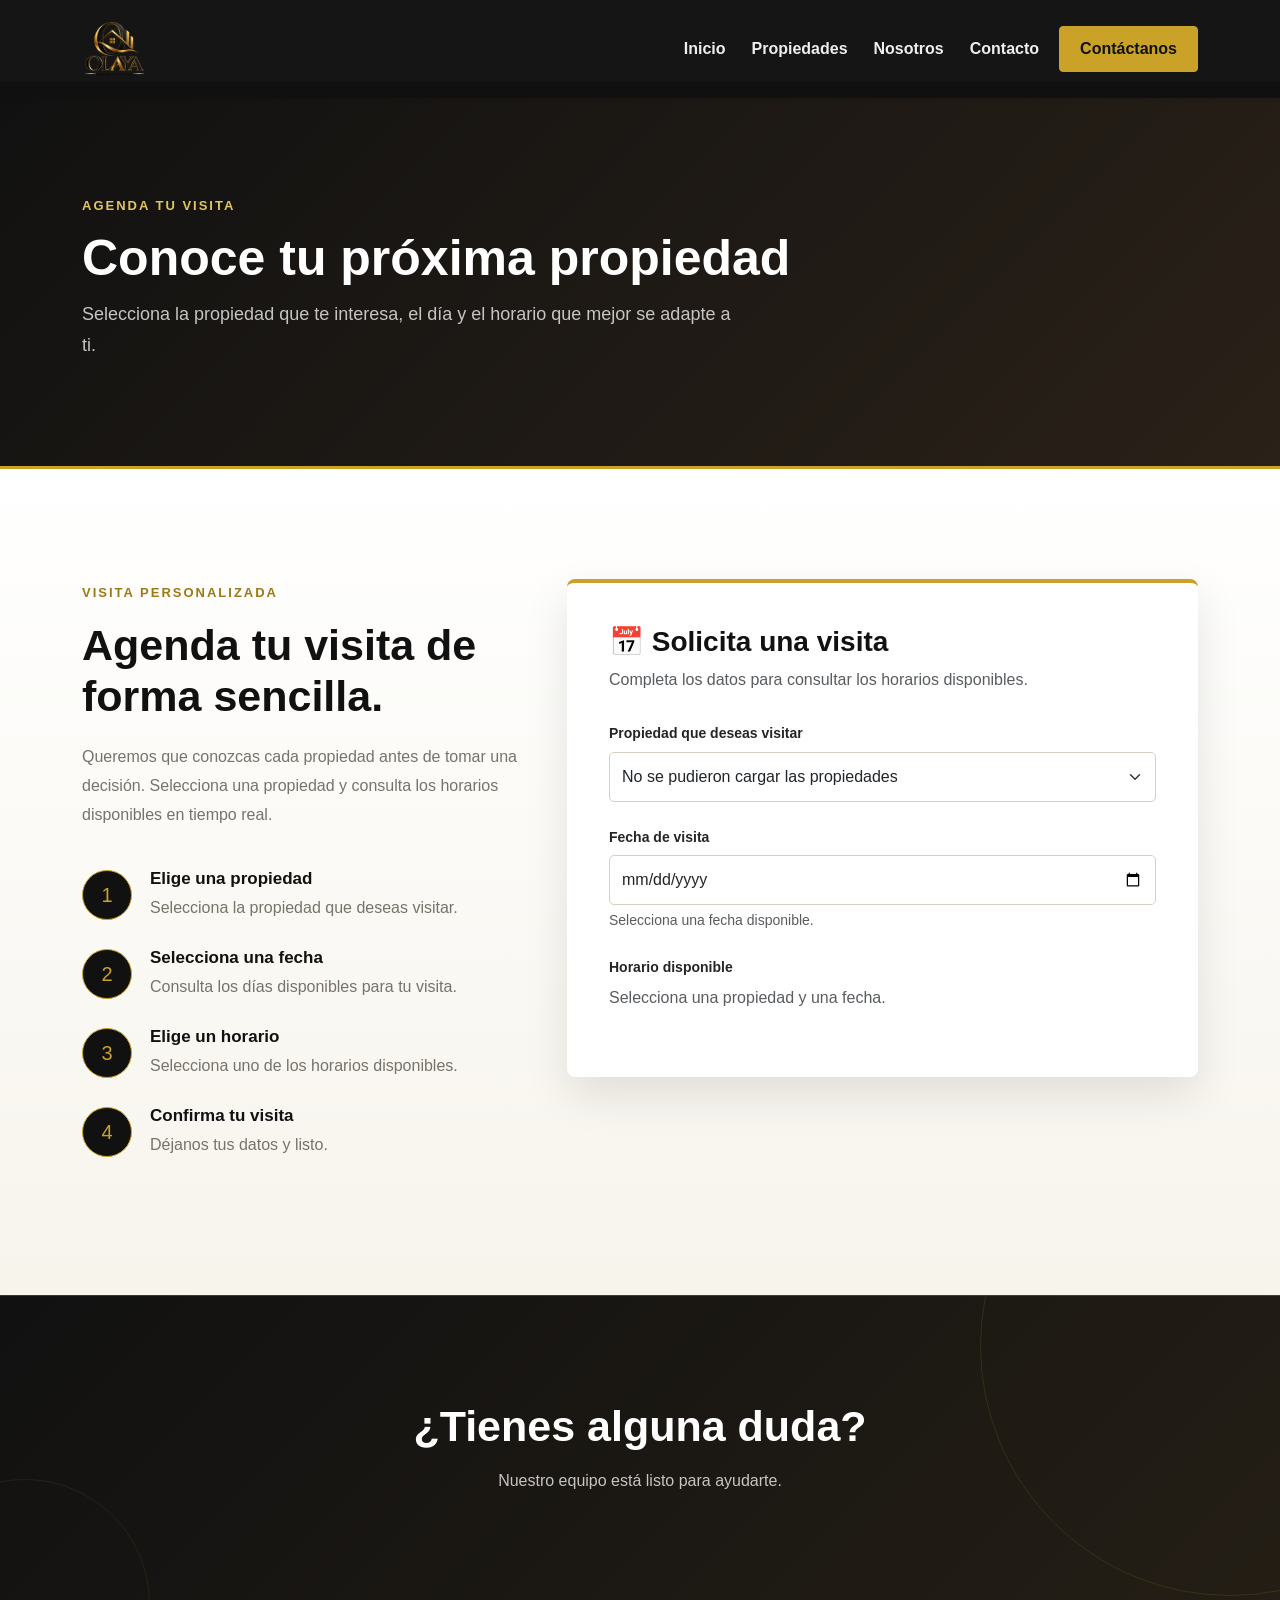
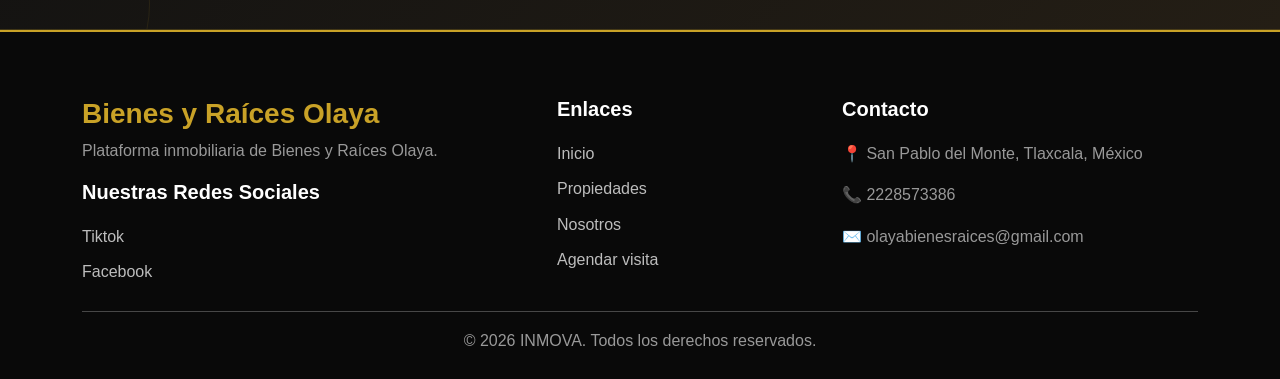
==== commit ade4a8c4: "Respaldo inmova version 3" ====
--- a/contacto.html
+++ b/contacto.html
@@ -92,7 +92,7 @@
                     class="nav-link active"
                     href="contacto.html"
                 >
-                    Agendar visita
+                    Contacto
                 </a>
 
             </li>
@@ -104,7 +104,7 @@
                     href="contacto.html"
                     class="btn btn-primary"
                 >
-                    Agendar visita
+                    Contáctanos
                 </a>
 
             </li>
@@ -114,7 +114,7 @@
     </div>
 
 </div>
-```
+
 
 </nav>
 
@@ -124,7 +124,7 @@
 
 <section class="page-header">
 
-```
+
 <div class="container">
 
     <span class="section-label">
@@ -603,13 +603,22 @@
         <div class="col-md-5">
 
             <h3>
-                INMOVA
+                Bienes y Raíces Olaya
             </h3>
 
             <p>
                 Plataforma inmobiliaria de
                 Bienes y Raíces Olaya.
             </p>
+            <h5>
+                    Nuestras Redes Sociales
+            </h5>
+            <a href="">
+                    Tiktok
+            </a>
+            <a href="">
+                    Facebook
+            </a>
 
         </div>
 
@@ -647,7 +656,7 @@
                 📍 San Pablo del Monte, Tlaxcala, México
             </p>
             <p>
-                📞 Teléfono de contacto: 2228573386
+                📞 2228573386
             </p>
             <p>
                 ✉️ olayabienesraices@gmail.com 
--- a/css/style.css
+++ b/css/style.css
@@ -1,88 +1,293 @@
-/* =========================
-   GENERAL
-========================= */
+
 * {
     margin: 0;
     padding: 0;
     box-sizing: border-box;
 }
 
+:root {
+    --olaya-gold: #c9a227;
+    --olaya-gold-light: #e3c65b;
+    --olaya-gold-dark: #9d7914;
+
+    --olaya-black: #111111;
+    --olaya-black-2: #191919;
+    --olaya-brown: #282118;
+
+    --olaya-cream: #f7f4ec;
+    --olaya-cream-2: #eee9dc;
+
+    --olaya-white: #ffffff;
+
+    --olaya-text: #252525;
+    --olaya-gray: #77736b;
+
+    --olaya-border: #ddd6c6;
+
+    --olaya-shadow:
+        0 18px 45px rgba(0, 0, 0, 0.10);
+
+    --olaya-transition: all 0.3s ease;
+}
+
+
+/* =========================================================
+   GENERAL
+========================================================= */
+
+html {
+    scroll-behavior: smooth;
+}
+
 body {
     font-family: Arial, Helvetica, sans-serif;
-    color: #1f2937;
-    background: #ffffff;
+
+    color: var(--olaya-text);
+
+    background: var(--olaya-white);
+
+    line-height: 1.6;
 }
 
 a {
     text-decoration: none;
 }
 
-
-/* =========================
+img {
+    max-width: 100%;
+}
+
+
+/* =========================================================
    NAVBAR
-========================= */
+========================================================= */
 
 .navbar {
-    min-height: 75px;
-}
+    min-height: 82px;
+
+    background: rgba(17, 17, 17, 0.98) !important;
+
+    box-shadow:
+        0 4px 25px rgba(0, 0, 0, 0.18);
+
+    z-index: 1000;
+
+    transition: var(--olaya-transition);
+}
+
+.navbar .container {
+    min-height: 82px;
+}
+
+
+/* LOGO */
 
 .logo {
     font-size: 28px;
-    font-weight: 800;
+
+    font-weight: 800;
+
     letter-spacing: 2px;
-    color: #173b68 !important;
-}
-
-.nav-link {
-    font-weight: 500;
-    margin-left: 15px;
-}
-
-.nav-link:hover {
-    color: #1f6fbd;
-}
-
-
-/* =========================
-   BOTONES
-========================= */
-
-.btn-primary {
-    background-color: #1f6fbd;
-    border-color: #1f6fbd;
-}
-
-.btn-primary:hover {
-    background-color: #174f88;
-    border-color: #174f88;
-}
-
-/* =========================
-   Imagen en barra de navegacion
-========================= */
+
+    color: var(--olaya-gold) !important;
+}
+
 .logo-inmova {
     height: 65px;
+
     width: auto;
+
     display: block;
-}
-
-/* =========================
+
+    object-fit: contain;
+
+    transition: var(--olaya-transition);
+}
+
+.logo-inmova:hover {
+    transform: scale(1.04);
+}
+
+
+/* MENU */
+
+.nav-link {
+    position: relative;
+
+    font-weight: 600;
+
+    margin-left: 18px;
+
+    padding: 10px 4px !important;
+
+    color: #eeeeee !important;
+
+    transition: var(--olaya-transition);
+}
+
+.nav-link:hover {
+    color: var(--olaya-gold) !important;
+}
+
+.nav-link::after {
+    content: "";
+
+    position: absolute;
+
+    left: 0;
+
+    bottom: 2px;
+
+    width: 0;
+
+    height: 2px;
+
+    background: var(--olaya-gold);
+
+    transition: width 0.3s ease;
+}
+
+.nav-link:hover::after {
+    width: 100%;
+}
+
+
+/* BOTÓN CONTACTANOS DEL NAVBAR */
+
+.navbar .btn-primary {
+    background: var(--olaya-gold);
+
+    border: 1px solid var(--olaya-gold);
+
+    color: #111111;
+
+    font-weight: 700;
+
+    border-radius: 4px;
+
+    padding: 10px 20px;
+
+    box-shadow: none;
+}
+
+.navbar .btn-primary:hover {
+    background: var(--olaya-gold-light);
+
+    border-color: var(--olaya-gold-light);
+
+    color: #111111;
+
+    transform: translateY(-2px);
+}
+
+
+/* =========================================================
+   BOTONES GENERALES
+========================================================= */
+
+.btn {
+    border-radius: 4px;
+
+    font-weight: 700;
+
+    padding: 12px 24px;
+
+    transition: var(--olaya-transition);
+}
+
+.btn-primary {
+    background: var(--olaya-gold);
+
+    border: 1px solid var(--olaya-gold);
+
+    color: #111111;
+
+    box-shadow:
+        0 8px 20px rgba(201, 162, 39, 0.20);
+}
+
+.btn-primary:hover {
+    background: var(--olaya-gold-light);
+
+    border-color: var(--olaya-gold-light);
+
+    color: #111111;
+
+    transform: translateY(-3px);
+
+    box-shadow:
+        0 12px 28px rgba(201, 162, 39, 0.30);
+}
+
+.btn-outline-light {
+    border: 1px solid rgba(255,255,255,0.7);
+
+    color: white;
+}
+
+.btn-outline-light:hover {
+    background: var(--olaya-gold);
+
+    border-color: var(--olaya-gold);
+
+    color: #111111;
+}
+
+
+/* =========================================================
    HERO
-========================= */
+========================================================= */
 
 .hero {
     min-height: 720px;
 
-    background-image: url("../img/hero.jpg");
+    margin-top: 82px;
+
+    position: relative;
+
+    display: flex;
+
+    align-items: center;
+
+    overflow: hidden;
+
+    background-image:
+        linear-gradient(
+            90deg,
+            rgba(10, 10, 10, 0.94),
+            rgba(10, 10, 10, 0.72),
+            rgba(10, 10, 10, 0.25)
+        ),
+        url("../img/hero.jpg");
+
     background-size: cover;
+
     background-position: center;
-
-    position: relative;
-
-    display: flex;
-    align-items: center;
-
-    margin-top: 75px;
+}
+
+
+/* LÍNEA DORADA DECORATIVA */
+
+.hero::after {
+    content: "";
+
+    position: absolute;
+
+    left: 0;
+
+    bottom: 0;
+
+    width: 100%;
+
+    height: 4px;
+
+    background:
+        linear-gradient(
+            90deg,
+            transparent,
+            var(--olaya-gold),
+            transparent
+        );
 }
 
 .hero-overlay {
@@ -90,213 +295,316 @@
 
     inset: 0;
 
-    background: linear-gradient(
-        90deg,
-        rgba(10, 30, 55, 0.85),
-        rgba(10, 30, 55, 0.35),
-        rgba(10, 30, 55, 0.05)
-    );
+    background:
+        radial-gradient(
+            circle at 75% 45%,
+            rgba(201, 162, 39, 0.12),
+            transparent 35%
+        );
 }
 
 .hero-content {
     position: relative;
+
     z-index: 2;
 
     color: white;
 }
 
 .hero-subtitle {
-    font-size: 14px;
+    display: inline-block;
+
+    font-size: 13px;
+
     font-weight: 700;
-    letter-spacing: 2px;
+
+    letter-spacing: 4px;
+
+    color: var(--olaya-gold-light);
+
+    margin-bottom: 10px;
 }
 
 .hero h1 {
-    font-size: 58px;
-    font-weight: 700;
-    max-width: 700px;
-    margin: 20px 0;
+    font-size: clamp(43px, 5vw, 68px);
+
+    line-height: 1.08;
+
+    font-weight: 800;
+
+    max-width: 800px;
+
+    margin: 15px 0 25px;
+
+    letter-spacing: -1px;
 }
 
 .hero h1 span {
-    color: #7fc4ff;
+    display: block;
+
+    color: var(--olaya-gold-light);
 }
 
 .hero p {
     font-size: 19px;
-    max-width: 600px;
-    margin-bottom: 30px;
-}
-
-
-/* =========================
+
+    line-height: 1.75;
+
+    max-width: 650px;
+
+    margin-bottom: 32px;
+
+    color: rgba(255,255,255,0.87);
+}
+
+
+/* =========================================================
    SEARCH
-========================= */
+========================================================= */
 
 .search-section {
-    margin-top: -70px;
+    margin-top: -65px;
+
     position: relative;
+
     z-index: 5;
 }
 
 .search-box {
-    background: white;
+    background: var(--olaya-white);
+
     padding: 35px;
-    border-radius: 12px;
+
+    border-radius: 8px;
+
+    border-top: 4px solid var(--olaya-gold);
+
+    box-shadow:
+        0 20px 55px rgba(0,0,0,0.15);
 }
 
 .search-box h3 {
-    font-weight: 700;
+    color: var(--olaya-black);
+
+    font-weight: 800;
+
     margin-bottom: 20px;
 }
 
 .search-box label {
     font-size: 14px;
-    font-weight: 600;
+
+    font-weight: 700;
+
     margin-bottom: 7px;
 }
 
 
-/* =========================
+/* =========================================================
    SECCIONES
-========================= */
+========================================================= */
 
 .properties-section {
-    padding: 110px 0;
+    padding: 115px 0;
 }
 
 .section-title span,
 .section-label {
-    color: #1f6fbd;
-    font-size: 14px;
-    font-weight: 700;
-    letter-spacing: 1.5px;
+    color: var(--olaya-gold-dark);
+
+    font-size: 13px;
+
+    font-weight: 800;
+
+    letter-spacing: 2px;
+
+    text-transform: uppercase;
 }
 
 .section-title h2 {
-    font-size: 40px;
-    font-weight: 700;
+    font-size: 43px;
+
+    line-height: 1.2;
+
+    font-weight: 800;
+
     margin-top: 10px;
+
+    color: var(--olaya-black);
 }
 
 .section-title p {
-    color: #6b7280;
-}
-
-
-/* =========================
+    color: var(--olaya-gray);
+
+    line-height: 1.8;
+}
+
+
+/* =========================================================
    PROPERTY CARD
-========================= */
+========================================================= */
 
 .property-card {
     background: white;
-    border-radius: 12px;
+
+    border-radius: 8px;
+
     overflow: hidden;
 
-    box-shadow: 0 8px 30px rgba(0, 0, 0, 0.08);
-
-    transition: 0.3s;
+    border: 1px solid var(--olaya-border);
+
+    box-shadow:
+        0 8px 30px rgba(0,0,0,0.07);
+
+    transition:
+        transform 0.35s ease,
+        box-shadow 0.35s ease;
 }
 
 .property-card:hover {
-    transform: translateY(-7px);
+    transform: translateY(-9px);
+
+    box-shadow:
+        0 20px 45px rgba(0,0,0,0.15);
 }
 
 .property-image {
-    height: 240px;
+    height: 250px;
+
     position: relative;
+
+    overflow: hidden;
 }
 
 .property-image img {
     width: 100%;
+
     height: 100%;
+
     object-fit: cover;
+
+    transition: transform 0.5s ease;
+}
+
+.property-card:hover .property-image img {
+    transform: scale(1.06);
 }
 
 .property-status {
     position: absolute;
 
     top: 15px;
+
     left: 15px;
 
-    background: #1f6fbd;
-    color: white;
-
-    padding: 7px 14px;
-
-    border-radius: 5px;
-
-    font-size: 13px;
-    font-weight: 600;
+    background: var(--olaya-gold);
+
+    color: #111111;
+
+    padding: 7px 15px;
+
+    border-radius: 3px;
+
+    font-size: 12px;
+
+    font-weight: 800;
+
+    box-shadow:
+        0 5px 15px rgba(0,0,0,0.18);
 }
 
 .property-info {
-    padding: 25px;
+    padding: 27px;
 }
 
 .property-info h3 {
     font-size: 21px;
-    font-weight: 700;
+
+    font-weight: 800;
+
+    color: var(--olaya-black);
 }
 
 .location {
-    color: #6b7280;
+    color: var(--olaya-gray);
 }
 
 .property-details {
     display: flex;
+
     gap: 20px;
 
     padding: 15px 0;
 
     border-top: 1px solid #eeeeee;
+
     border-bottom: 1px solid #eeeeee;
 
     margin: 15px 0;
 }
 
 .property-price {
-    color: #1f6fbd;
+    color: var(--olaya-gold-dark);
+
     font-size: 22px;
-    font-weight: 700;
-}
-
-
-/* =========================
-   ABOUT
-========================= */
+
+    font-weight: 800;
+}
+
+
+/* =========================================================
+   ABOUT HOME
+========================================================= */
 
 .about-home {
-    padding: 100px 0;
-    background: #f6f8fb;
+    padding: 115px 0;
+
+    background:
+        linear-gradient(
+            180deg,
+            var(--olaya-cream),
+            #eee9dc
+        );
 }
 
 .about-home h2 {
-    font-size: 42px;
+    font-size: 43px;
+
+    font-weight: 800;
+
     margin: 15px 0 20px;
+
+    color: var(--olaya-black);
 }
 
 .about-home h2 span {
-    color: #1f6fbd;
+    color: var(--olaya-gold-dark);
 }
 
 .about-home p {
-    color: #667085;
+    color: var(--olaya-gray);
+
     line-height: 1.8;
 }
 
 .benefit-box {
     background: white;
-    padding: 35px;
-    border-radius: 15px;
-
-    box-shadow: 0 10px 30px rgba(0, 0, 0, 0.06);
+
+    padding: 40px;
+
+    border-radius: 8px;
+
+    border-left: 4px solid var(--olaya-gold);
+
+    box-shadow: var(--olaya-shadow);
 }
 
 .benefit {
     display: flex;
+
     gap: 20px;
-    margin-bottom: 25px;
+
+    margin-bottom: 30px;
 }
 
 .benefit:last-child {
@@ -304,23 +612,35 @@
 }
 
 .benefit-icon {
-    width: 45px;
-    height: 45px;
+    flex: 0 0 48px;
+
+    width: 48px;
+
+    height: 48px;
 
     border-radius: 50%;
 
-    background: #e7f2ff;
-    color: #1f6fbd;
-
-    display: flex;
+    background: var(--olaya-black);
+
+    color: var(--olaya-gold);
+
+    display: flex;
+
     align-items: center;
+
     justify-content: center;
 
     font-weight: bold;
+
+    border: 1px solid var(--olaya-gold);
 }
 
 .benefit h4 {
     font-size: 18px;
+
+    font-weight: 800;
+
+    color: var(--olaya-black);
 }
 
 .benefit p {
@@ -328,310 +648,470 @@
 }
 
 
-/* =========================
+/* =========================================================
    CTA
-========================= */
+========================================================= */
 
 .cta-section {
-    padding: 90px 0;
-
-    background: #173b68;
+    padding: 105px 0;
+
+    background:
+        linear-gradient(
+            135deg,
+            #111111,
+            #241e15
+        );
 
     color: white;
+
+    position: relative;
+
+    overflow: hidden;
+
+    border-top: 1px solid rgba(201,162,39,0.25);
+
+    border-bottom: 1px solid rgba(201,162,39,0.25);
+}
+
+.cta-section::before {
+    content: "";
+
+    position: absolute;
+
+    width: 500px;
+
+    height: 500px;
+
+    border-radius: 50%;
+
+    border: 1px solid rgba(201,162,39,0.15);
+
+    right: -200px;
+
+    top: -200px;
+}
+
+.cta-section::after {
+    content: "";
+
+    position: absolute;
+
+    width: 250px;
+
+    height: 250px;
+
+    border-radius: 50%;
+
+    border: 1px solid rgba(201,162,39,0.10);
+
+    left: -100px;
+
+    bottom: -100px;
 }
 
 .cta-section h2 {
-    font-size: 40px;
-    font-weight: 700;
+    font-size: 43px;
+
+    font-weight: 800;
+
+    position: relative;
+
+    z-index: 2;
 }
 
 .cta-section p {
     margin: 15px 0 30px;
-}
-
-
-/* =========================
+
+    color: rgba(255,255,255,0.75);
+
+    position: relative;
+
+    z-index: 2;
+}
+
+
+/* =========================================================
    FOOTER
-========================= */
+========================================================= */
 
 .footer {
-    background: #101c2c;
+    background: #090909;
+
     color: white;
-    padding: 60px 0 25px;
+
+    padding: 65px 0 25px;
+
+    border-top: 2px solid var(--olaya-gold);
 }
 
 .footer h3 {
     font-size: 28px;
+
+    font-weight: 800;
+
+    color: var(--olaya-gold);
 }
 
 .footer h5 {
     margin-bottom: 20px;
+
+    font-weight: 700;
+
+    color: white;
 }
 
 .footer a {
     display: block;
-    color: #cbd5e1;
+
+    color: #bdbdbd;
+
     margin-bottom: 10px;
+
+    transition: var(--olaya-transition);
 }
 
 .footer a:hover {
+    color: var(--olaya-gold);
+
+    transform: translateX(4px);
+}
+
+.footer p {
+    color: #999999;
+}
+
+
+/* =========================================================
+   PAGE HEADER
+========================================================= */
+
+.page-header {
+    margin-top: 82px;
+
+    padding: 110px 0 90px;
+
+    background:
+        linear-gradient(
+            135deg,
+            #111111,
+            #2a2118
+        );
+
     color: white;
-}
-
-.footer p {
-    color: #aeb9c8;
-}
-
-
-/* =========================
-   RESPONSIVE
-========================= */
-
-@media (max-width: 768px) {
-
-    .hero {
-        min-height: 650px;
-    }
-
-    .hero h1 {
-        font-size: 40px;
-    }
-
-    .hero p {
-        font-size: 17px;
-    }
-
-    .search-section {
-        margin-top: 30px;
-    }
-
-    .section-title h2 {
-        font-size: 32px;
-    }
-
-    .about-home h2 {
-        font-size: 32px;
-    }
-
-}
-/* =========================
-   PAGE HEADER
-========================= */
-
-.page-header {
-    margin-top: 75px;
-    padding: 100px 0 80px;
-    background: #f6f8fb;
+
+    border-bottom: 3px solid var(--olaya-gold);
+}
+
+.page-header .section-label {
+    color: var(--olaya-gold-light);
 }
 
 .page-header h1 {
-    font-size: 48px;
-    font-weight: 700;
+    font-size: 50px;
+
+    line-height: 1.15;
+
+    font-weight: 800;
+
     margin: 12px 0;
-    color: #173b68;
+
+    color: white;
 }
 
 .page-header p {
     max-width: 650px;
-    color: #667085;
+
+    color: rgba(255,255,255,0.75);
+
     font-size: 18px;
-}
-
-
-/* =========================
+
+    line-height: 1.7;
+}
+
+
+/* =========================================================
    PROPERTY FILTER
-========================= */
+========================================================= */
 
 .property-search {
     margin-top: -45px;
+
     position: relative;
+
     z-index: 5;
 }
 
 .filter-box {
     background: white;
+
     padding: 30px;
-    border-radius: 12px;
+
+    border-radius: 8px;
+
+    border-top: 4px solid var(--olaya-gold);
+
+    box-shadow:
+        0 15px 40px rgba(0,0,0,0.12);
 }
 
 .filter-box label {
     display: block;
+
     font-size: 14px;
-    font-weight: 600;
+
+    font-weight: 700;
+
     margin-bottom: 7px;
 }
 
-
-/* =========================
+.filter-box .form-control,
+.filter-box .form-select {
+    min-height: 48px;
+
+    border-color: #d6d0c3;
+
+    border-radius: 5px;
+}
+
+.filter-box .form-control:focus,
+.filter-box .form-select:focus {
+    border-color: var(--olaya-gold);
+
+    box-shadow:
+        0 0 0 0.2rem rgba(201,162,39,0.14);
+}
+
+
+/* =========================================================
    PROPERTY TITLE
-========================= */
+========================================================= */
 
 .properties-section h2 {
-    color: #173b68;
-    font-weight: 700;
-}
-
-
-/* =========================
-   RESPONSIVE PROPERTIES
-========================= */
-
-@media (max-width: 768px) {
-
-    .page-header {
-        padding: 70px 0;
-    }
-
-    .page-header h1 {
-        font-size: 36px;
-    }
-
-    .property-search {
-        margin-top: 20px;
-    }
-
-}
-/* =========================
+    color: var(--olaya-black);
+
+    font-weight: 800;
+}
+
+
+/* =========================================================
    NOSOTROS
-========================= */
+========================================================= */
 
 .about-page {
-    padding: 100px 0;
+    padding: 115px 0;
 }
 
 .about-image {
     height: 500px;
+
     overflow: hidden;
-    border-radius: 15px;
+
+    border-radius: 8px;
+
+    box-shadow: var(--olaya-shadow);
+
+    border-bottom: 4px solid var(--olaya-gold);
 }
 
 .about-image img {
     width: 100%;
+
     height: 100%;
+
     object-fit: cover;
+
+    transition: transform 0.5s ease;
+}
+
+.about-image:hover img {
+    transform: scale(1.04);
 }
 
 .about-page h2 {
-    font-size: 40px;
-    font-weight: 700;
-    color: #173b68;
+    font-size: 43px;
+
+    font-weight: 800;
+
+    color: var(--olaya-black);
+
     margin: 15px 0 25px;
 }
 
 .about-page p {
-    color: #667085;
+    color: var(--olaya-gray);
+
     line-height: 1.8;
 }
 
 
-/* =========================
+/* =========================================================
    MISSION / VISION
-========================= */
+========================================================= */
 
 .mission-section {
-    padding: 90px 0;
-    background: #f6f8fb;
+    padding: 105px 0;
+
+    background: var(--olaya-cream);
+
+    border-top: 1px solid var(--olaya-border);
+
+    border-bottom: 1px solid var(--olaya-border);
 }
 
 .info-card {
     background: white;
+
     padding: 40px;
-    border-radius: 15px;
+
+    border-radius: 8px;
+
     height: 100%;
-    box-shadow: 0 8px 25px rgba(0, 0, 0, 0.05);
+
+    box-shadow:
+        0 10px 30px rgba(0,0,0,0.07);
+
+    border-top: 3px solid var(--olaya-gold);
+
+    transition: var(--olaya-transition);
+}
+
+.info-card:hover {
+    transform: translateY(-6px);
+
+    box-shadow:
+        0 18px 40px rgba(0,0,0,0.11);
 }
 
 .info-icon {
-    width: 55px;
-    height: 55px;
+    width: 58px;
+
+    height: 58px;
+
     border-radius: 50%;
-    background: #e7f2ff;
-    color: #1f6fbd;
-
-    display: flex;
+
+    background: var(--olaya-black);
+
+    color: var(--olaya-gold);
+
+    border: 1px solid var(--olaya-gold);
+
+    display: flex;
+
     align-items: center;
+
     justify-content: center;
 
     font-size: 22px;
+
     font-weight: bold;
 
     margin-bottom: 25px;
 }
 
 .info-card h3 {
-    color: #173b68;
-    font-weight: 700;
+    color: var(--olaya-black);
+
+    font-weight: 800;
+
     margin-bottom: 15px;
 }
 
 .info-card p {
-    color: #667085;
+    color: var(--olaya-gray);
+
     line-height: 1.8;
 }
 
 
-/* =========================
+/* =========================================================
    VALUES
-========================= */
+========================================================= */
 
 .values-section {
-    padding: 100px 0;
+    padding: 110px 0;
+
+    background: white;
 }
 
 .value-card {
-    border: 1px solid #e5e7eb;
-    border-radius: 15px;
+    background: white;
+
+    border: 1px solid var(--olaya-border);
+
+    border-radius: 8px;
+
     padding: 35px;
+
     height: 100%;
 
-    transition: 0.3s;
+    transition: var(--olaya-transition);
 }
 
 .value-card:hover {
-    transform: translateY(-5px);
-    box-shadow: 0 10px 25px rgba(0, 0, 0, 0.06);
+    transform: translateY(-7px);
+
+    box-shadow: var(--olaya-shadow);
+
+    border-color: var(--olaya-gold);
 }
 
 .value-number {
-    color: #1f6fbd;
+    color: var(--olaya-gold-dark);
+
     font-size: 14px;
-    font-weight: 700;
-    letter-spacing: 2px;
+
+    font-weight: 800;
+
+    letter-spacing: 3px;
+
     margin-bottom: 20px;
 }
 
 .value-card h3 {
-    color: #173b68;
-    font-weight: 700;
+    color: var(--olaya-black);
+
+    font-weight: 800;
+
     margin-bottom: 15px;
 }
 
 .value-card p {
-    color: #667085;
+    color: var(--olaya-gray);
+
     line-height: 1.7;
 }
 
 
-
-
-/* =========================
+/* =========================================================
    CONTACTO
-========================= */
+========================================================= */
 
 .contact-section {
-    padding: 100px 0;
+    padding: 110px 0;
+
+    background:
+        linear-gradient(
+            180deg,
+            #ffffff,
+            var(--olaya-cream)
+        );
 }
 
 .contact-section h2 {
-    color: #173b68;
-    font-size: 40px;
-    font-weight: 700;
+    color: var(--olaya-black);
+
+    font-size: 43px;
+
+    font-weight: 800;
+
     margin: 15px 0 20px;
 }
 
 .contact-intro {
-    color: #667085;
+    color: var(--olaya-gray);
+
     line-height: 1.8;
+
     margin-bottom: 40px;
 }
 
@@ -640,22 +1120,33 @@
 
 .contact-item {
     display: flex;
+
     align-items: center;
+
     gap: 18px;
-    margin-bottom: 25px;
+
+    margin-bottom: 28px;
 }
 
 .contact-icon {
+    flex: 0 0 50px;
+
     width: 50px;
+
     height: 50px;
 
-    background: #e7f2ff;
-    color: #1f6fbd;
+    background: var(--olaya-black);
+
+    color: var(--olaya-gold);
 
     border-radius: 50%;
 
-    display: flex;
+    border: 1px solid var(--olaya-gold);
+
+    display: flex;
+
     align-items: center;
+
     justify-content: center;
 
     font-size: 20px;
@@ -663,13 +1154,18 @@
 
 .contact-item h4 {
     margin: 0 0 5px;
-    color: #173b68;
+
+    color: var(--olaya-black);
+
     font-size: 17px;
+
+    font-weight: 800;
 }
 
 .contact-item p {
     margin: 0;
-    color: #667085;
+
+    color: var(--olaya-gray);
 }
 
 
@@ -678,36 +1174,47 @@
 .contact-form {
     background: white;
 
-    padding: 40px;
-
-    border-radius: 15px;
+    padding: 42px;
+
+    border-radius: 8px;
+
+    border-top: 4px solid var(--olaya-gold);
 
     box-shadow:
-        0 10px 35px rgba(0, 0, 0, 0.08);
+        0 18px 45px rgba(0,0,0,0.10);
 }
 
 .contact-form h3 {
-    color: #173b68;
-    font-weight: 700;
+    color: var(--olaya-black);
+
+    font-weight: 800;
+
     font-size: 28px;
 }
 
 .contact-form > p {
-    color: #667085;
+    color: var(--olaya-gray);
+
     margin-bottom: 30px;
 }
 
 .contact-form label {
     display: block;
+
     font-size: 14px;
-    font-weight: 600;
+
+    font-weight: 700;
+
     margin-bottom: 7px;
 }
 
 .contact-form .form-control,
 .contact-form .form-select {
-    min-height: 48px;
-    border: 1px solid #d9dee7;
+    min-height: 50px;
+
+    border: 1px solid #d6d0c3;
+
+    border-radius: 5px;
 }
 
 .contact-form textarea.form-control {
@@ -716,184 +1223,239 @@
 
 .contact-form .form-control:focus,
 .contact-form .form-select:focus {
-    border-color: #1f6fbd;
-    box-shadow: 0 0 0 0.2rem rgba(31, 111, 189, 0.12);
+    border-color: var(--olaya-gold);
+
+    box-shadow:
+        0 0 0 0.2rem rgba(201,162,39,0.14);
 }
 
 .form-check-label {
     font-weight: 400 !important;
-    color: #667085;
-}
-
-
-/* RESPONSIVE */
-
-@media (max-width: 768px) {
-
-    .contact-section {
-        padding: 70px 0;
-    }
-
-    .contact-section h2 {
-        font-size: 32px;
-    }
-
-    .contact-form {
-        padding: 25px;
-    }
-
-}
-
-/* Estilo para pagina de Detalles de propiedad */
-/* =========================================
+
+    color: var(--olaya-gray);
+}
+
+
+/* =========================================================
    DETALLE DE PROPIEDAD
-========================================= */
+========================================================= */
 
 .property-detail-section {
-    padding: 120px 0 80px;
-    background-color: #f8f9fa;
+    padding: 130px 0 90px;
+
+    background:
+        linear-gradient(
+            180deg,
+            var(--olaya-cream),
+            white
+        );
 }
 
 .back-link {
     display: inline-block;
+
     margin-bottom: 20px;
-    color: #173b68;
-    text-decoration: none;
-    font-weight: 600;
+
+    color: var(--olaya-black);
+
+    font-weight: 700;
+
+    transition: var(--olaya-transition);
 }
 
 .back-link:hover {
-    color: #1f6fbd;
+    color: var(--olaya-gold-dark);
+
+    transform: translateX(-4px);
 }
 
 .property-main-image {
     width: 100%;
+
     height: 500px;
+
     overflow: hidden;
-    border-radius: 15px;
+
+    border-radius: 8px;
+
+    box-shadow: var(--olaya-shadow);
+
+    border-bottom: 4px solid var(--olaya-gold);
 }
 
 .property-main-image img {
     width: 100%;
+
     height: 100%;
+
     object-fit: cover;
+
+    transition: transform 0.5s ease;
+}
+
+.property-main-image:hover img {
+    transform: scale(1.03);
 }
 
 .property-thumbnail {
     width: 100%;
+
     height: 120px;
+
     object-fit: cover;
-    border-radius: 10px;
+
+    border-radius: 6px;
+
     cursor: pointer;
+
+    border: 2px solid transparent;
+
+    transition: var(--olaya-transition);
+}
+
+.property-thumbnail:hover {
+    border-color: var(--olaya-gold);
+
+    transform: translateY(-3px);
 }
 
 .property-operation {
     display: inline-block;
-    padding: 6px 14px;
-    background-color: #173b68;
-    color: white;
-    border-radius: 5px;
-    font-size: 13px;
+
+    padding: 7px 16px;
+
+    background: var(--olaya-black);
+
+    color: var(--olaya-gold-light);
+
+    border: 1px solid var(--olaya-gold);
+
+    border-radius: 3px;
+
+    font-size: 12px;
+
     font-weight: bold;
+
     margin-bottom: 15px;
 }
 
 .property-detail-title {
-    font-size: 40px;
-    font-weight: 700;
+    font-size: 42px;
+
+    line-height: 1.15;
+
+    font-weight: 800;
+
+    color: var(--olaya-black);
+
     margin-bottom: 10px;
 }
 
 .property-location {
-    color: #666;
+    color: var(--olaya-gray);
+
     font-size: 17px;
+
     margin-bottom: 20px;
 }
 
 .property-price {
-    color: #173b68;
+    color: var(--olaya-gold-dark);
+
     font-size: 32px;
-    font-weight: 700;
+
+    font-weight: 800;
+
     margin-bottom: 30px;
 }
 
 .property-features {
     display: grid;
+
     grid-template-columns: repeat(2, 1fr);
+
     gap: 15px;
+
     margin-bottom: 35px;
 }
 
 .feature {
     background-color: white;
-    padding: 18px;
-    border-radius: 10px;
+
+    padding: 20px;
+
+    border-radius: 6px;
+
     text-align: center;
-    border: 1px solid #e5e5e5;
+
+    border: 1px solid var(--olaya-border);
+
+    transition: var(--olaya-transition);
+}
+
+.feature:hover {
+    transform: translateY(-3px);
+
+    border-color: var(--olaya-gold);
+
+    box-shadow:
+        0 8px 20px rgba(0,0,0,0.07);
 }
 
 .feature strong {
     display: block;
-    color: #173b68;
+
+    color: var(--olaya-black);
+
     font-size: 22px;
 }
 
 .feature span {
     display: block;
-    color: #666;
+
+    color: var(--olaya-gray);
+
     font-size: 14px;
+
     margin-top: 5px;
 }
 
 .property-subtitle {
-    font-size: 24px;
-    font-weight: 700;
+    font-size: 25px;
+
+    font-weight: 800;
+
+    color: var(--olaya-black);
+
     margin-bottom: 12px;
 }
 
 .property-description {
     color: #555;
-    line-height: 1.7;
+
+    line-height: 1.8;
+
     margin-bottom: 30px;
 }
 
 .property-actions {
     display: flex;
+
     flex-direction: column;
+
     gap: 12px;
 }
 
 
-/* RESPONSIVE */
-
-@media (max-width: 768px) {
-
-    .property-main-image {
-        height: 350px;
-    }
-
-    .property-detail-title {
-        font-size: 30px;
-    }
-
-    .property-price {
-        font-size: 27px;
-    }
-
-    .property-thumbnail {
-        height: 90px;
-    }
-
-}
-
-
-/* =========================================
-   DASHBOARD INMOVA
-========================================= */
+/* =========================================================
+   DASHBOARD
+========================================================= */
 
 .dashboard-body {
     margin: 0;
-    background-color: #f5f7fa;
+
+    background-color: #f5f3ed;
+
     font-family: Arial, sans-serif;
 }
 
@@ -902,30 +1464,53 @@
 
 .dashboard-sidebar {
     position: fixed;
+
     left: 0;
+
     top: 0;
+
     width: 250px;
+
     height: 100vh;
-    background-color: #173b68;
+
+    background:
+        linear-gradient(
+            180deg,
+            #111111,
+            #201b14
+        );
+
     color: white;
+
     padding: 30px 20px;
-    display: flex;
+
+    display: flex;
+
     flex-direction: column;
-}
-
+
+    border-right: 2px solid var(--olaya-gold);
+
+    box-shadow:
+        5px 0 25px rgba(0,0,0,0.12);
+}
 
 .dashboard-logo {
     margin-bottom: 40px;
+
     padding-left: 10px;
 }
 
 .dashboard-logo h3 {
     margin: 0;
+
     font-weight: 700;
+
+    color: var(--olaya-gold);
 }
 
 .dashboard-logo span {
     font-size: 12px;
+
     opacity: 0.7;
 }
 
@@ -934,7 +1519,9 @@
 
 .dashboard-menu {
     list-style: none;
+
     padding: 0;
+
     margin: 0;
 }
 
@@ -945,23 +1532,38 @@
 .dashboard-menu a,
 .dashboard-sidebar-bottom a {
     display: flex;
+
     align-items: center;
+
     gap: 12px;
+
     color: white;
+
     text-decoration: none;
+
     padding: 13px 15px;
-    border-radius: 8px;
+
+    border-radius: 5px;
+
     font-size: 15px;
+
+    transition: var(--olaya-transition);
 }
 
 .dashboard-menu a:hover,
 .dashboard-menu .active a {
-    background-color: rgba(255,255,255,0.12);
+    background: rgba(201,162,39,0.15);
+
+    color: var(--olaya-gold-light);
+
+    transform: translateX(3px);
 }
 
 .dashboard-menu i,
 .dashboard-sidebar-bottom i {
     font-size: 18px;
+
+    color: var(--olaya-gold);
 }
 
 
@@ -980,6 +1582,7 @@
 
 .dashboard-content {
     margin-left: 250px;
+
     padding: 40px;
 }
 
@@ -988,20 +1591,27 @@
 
 .dashboard-header {
     display: flex;
+
     justify-content: space-between;
+
     align-items: center;
+
     margin-bottom: 35px;
 }
 
 .dashboard-header h1 {
-    color: #173b68;
+    color: var(--olaya-black);
+
     font-size: 32px;
-    font-weight: 700;
+
+    font-weight: 800;
+
     margin-bottom: 5px;
 }
 
 .dashboard-header p {
     color: #777;
+
     margin: 0;
 }
 
@@ -1010,256 +1620,745 @@
 
 .dashboard-user {
     display: flex;
+
     align-items: center;
+
     gap: 12px;
 }
 
 .dashboard-user-icon {
     width: 45px;
+
     height: 45px;
-    background-color: #173b68;
-    color: white;
+
+    background-color: var(--olaya-black);
+
+    color: var(--olaya-gold);
+
+    border: 1px solid var(--olaya-gold);
+
     border-radius: 50%;
+
+    display: flex;
+
+    align-items: center;
+
+    justify-content: center;
+}
+
+.dashboard-user small {
+    display: block;
+
+    color: #888;
+
+    margin-top: 3px;
+}
+
+
+/* TARJETAS */
+
+.dashboard-card {
+    background-color: white;
+
+    border-radius: 8px;
+
+    padding: 22px;
+
+    display: flex;
+
+    align-items: center;
+
+    gap: 18px;
+
+    box-shadow:
+        0 5px 20px rgba(0,0,0,0.05);
+
+    border: 1px solid var(--olaya-border);
+
+    transition: var(--olaya-transition);
+}
+
+.dashboard-card:hover {
+    transform: translateY(-4px);
+
+    border-color: var(--olaya-gold);
+
+    box-shadow:
+        0 12px 30px rgba(0,0,0,0.08);
+}
+
+.dashboard-card-icon {
+    width: 55px;
+
+    height: 55px;
+
+    background-color: var(--olaya-black);
+
+    color: var(--olaya-gold);
+
+    border: 1px solid var(--olaya-gold);
+
+    border-radius: 8px;
+
+    display: flex;
+
+    align-items: center;
+
+    justify-content: center;
+
+    font-size: 23px;
+}
+
+.dashboard-card span {
+    color: #777;
+
+    font-size: 14px;
+}
+
+.dashboard-card h2 {
+    margin: 3px 0;
+
+    color: var(--olaya-black);
+
+    font-size: 28px;
+}
+
+.dashboard-card small {
+    color: #999;
+}
+
+
+/* PANELES */
+
+.dashboard-panel {
+    background-color: white;
+
+    border-radius: 8px;
+
+    padding: 25px;
+
+    box-shadow:
+        0 5px 20px rgba(0,0,0,0.05);
+
+    border: 1px solid var(--olaya-border);
+}
+
+.dashboard-panel-header {
+    display: flex;
+
+    justify-content: space-between;
+
+    align-items: center;
+
+    margin-bottom: 20px;
+}
+
+.dashboard-panel-header h3 {
+    margin: 0;
+
+    color: var(--olaya-black);
+
+    font-size: 20px;
+}
+
+.dashboard-panel-header span {
+    color: #888;
+
+    font-size: 13px;
+
+    display: block;
+
+    margin-top: 4px;
+}
+
+.dashboard-panel-header a {
+    color: var(--olaya-gold-dark);
+
+    text-decoration: none;
+
+    font-size: 14px;
+}
+
+
+/* TABLA */
+
+.dashboard-table {
+    margin-bottom: 0;
+}
+
+.dashboard-table th {
+    color: #777;
+
+    font-size: 13px;
+
+    font-weight: 600;
+}
+
+.dashboard-table td {
+    vertical-align: middle;
+
+    font-size: 14px;
+}
+
+.dashboard-table strong {
+    color: var(--olaya-black);
+}
+
+
+/* ESTADOS */
+
+.status {
+    padding: 5px 10px;
+
+    border-radius: 20px;
+
+    font-size: 12px;
+
+    font-weight: 600;
+}
+
+.status.available {
+    background-color: #e8f6ed;
+
+    color: #287a45;
+}
+
+.status.pending {
+    background-color: #fff4df;
+
+    color: #9a6814;
+}
+
+
+/* PROSPECTOS */
+
+.prospect-list {
+    display: flex;
+
+    flex-direction: column;
+
+    gap: 18px;
+}
+
+.prospect-item {
+    display: flex;
+
+    align-items: center;
+
+    gap: 12px;
+}
+
+.prospect-icon {
+    width: 42px;
+
+    height: 42px;
+
+    border-radius: 50%;
+
+    background-color: var(--olaya-black);
+
+    color: var(--olaya-gold);
+
+    border: 1px solid var(--olaya-gold);
+
+    display: flex;
+
+    align-items: center;
+
+    justify-content: center;
+
+    font-size: 13px;
+
+    font-weight: bold;
+}
+
+.prospect-item strong {
+    display: block;
+
+    color: #333;
+
+    font-size: 14px;
+}
+
+.prospect-item small {
+    display: block;
+
+    color: #888;
+
+    font-size: 12px;
+
+    margin-top: 3px;
+}
+
+
+/* ACTIVIDAD */
+
+.activity-list {
+    display: flex;
+
+    flex-direction: column;
+}
+
+.activity-item {
+    display: flex;
+
+    align-items: center;
+
+    gap: 15px;
+
+    padding: 15px 0;
+
+    border-bottom: 1px solid #eee;
+}
+
+.activity-item:last-child {
+    border-bottom: none;
+}
+
+.activity-item i {
+    color: var(--olaya-gold-dark);
+
+    font-size: 20px;
+}
+
+.activity-item strong {
+    display: block;
+
+    color: #333;
+}
+
+.activity-item span {
+    display: block;
+
+    color: #888;
+
+    font-size: 13px;
+
+    margin-top: 3px;
+}
+
+
+/* =========================================================
+   RESPONSIVE
+========================================================= */
+
+@media (max-width: 992px) {
+
+    .dashboard-sidebar {
+        width: 210px;
+    }
+
+    .dashboard-content {
+        margin-left: 210px;
+
+        padding: 25px;
+    }
+
+    .hero h1 {
+        font-size: 50px;
+    }
+}
+
+
+@media (max-width: 768px) {
+
+    .navbar {
+        min-height: 70px;
+    }
+
+    .navbar .container {
+        min-height: 70px;
+    }
+
+    .logo-inmova {
+        height: 55px;
+    }
+
+    .nav-link {
+        margin-left: 0;
+
+        padding: 10px 0 !important;
+    }
+
+    .hero {
+        min-height: 650px;
+
+        margin-top: 70px;
+
+        background-position: 60% center;
+    }
+
+    .hero h1 {
+        font-size: 40px;
+    }
+
+    .hero p {
+        font-size: 17px;
+    }
+
+    .hero .btn {
+        margin-bottom: 5px;
+    }
+
+    .search-section {
+        margin-top: 30px;
+    }
+
+    .search-box {
+        padding: 25px;
+    }
+
+    .properties-section {
+        padding: 80px 0;
+    }
+
+    .section-title h2 {
+        font-size: 32px;
+    }
+
+    .about-home {
+        padding: 80px 0;
+    }
+
+    .about-home h2 {
+        font-size: 32px;
+    }
+
+    .page-header {
+        padding: 75px 0;
+
+        margin-top: 70px;
+    }
+
+    .page-header h1 {
+        font-size: 36px;
+    }
+
+    .property-search {
+        margin-top: 20px;
+    }
+
+    .about-page {
+        padding: 80px 0;
+    }
+
+    .about-page h2 {
+        font-size: 32px;
+    }
+
+    .about-image {
+        height: 350px;
+    }
+
+    .mission-section {
+        padding: 75px 0;
+    }
+
+    .values-section {
+        padding: 80px 0;
+    }
+
+    .contact-section {
+        padding: 80px 0;
+    }
+
+    .contact-section h2 {
+        font-size: 32px;
+    }
+
+    .contact-form {
+        padding: 25px;
+    }
+
+    .property-detail-section {
+        padding: 100px 0 60px;
+    }
+
+    .property-main-image {
+        height: 350px;
+    }
+
+    .property-detail-title {
+        font-size: 30px;
+    }
+
+    .property-price {
+        font-size: 27px;
+    }
+
+    .property-thumbnail {
+        height: 90px;
+    }
+
+    .cta-section {
+        padding: 75px 0;
+    }
+
+    .cta-section h2 {
+        font-size: 32px;
+    }
+
+    .dashboard-sidebar {
+        position: relative;
+
+        width: 100%;
+
+        height: auto;
+    }
+
+    .dashboard-content {
+        margin-left: 0;
+    }
+
+    .dashboard-header {
+        flex-direction: column;
+
+        align-items: flex-start;
+
+        gap: 20px;
+    }
+}
+
+
+@media (max-width: 576px) {
+
+    .hero {
+        min-height: 620px;
+    }
+
+    .hero h1 {
+        font-size: 36px;
+    }
+
+    .hero p {
+        font-size: 16px;
+    }
+
+    .hero .btn {
+        width: 100%;
+    }
+
+    .property-features {
+        grid-template-columns: 1fr;
+    }
+
+    .property-main-image {
+        height: 280px;
+    }
+
+    .contact-item {
+        align-items: flex-start;
+    }
+
+    .footer {
+        text-align: center;
+    }
+
+}
+/* ================================
+   BOTONES - ELIMINAR AZUL BOOTSTRAP
+================================ */
+
+.btn-primary {
+    background-color: #C9A227 !important;
+    border-color: #C9A227 !important;
+    color: #111111 !important;
+}
+
+.btn-primary:hover {
+    background-color: #9D7914 !important;
+    border-color: #9D7914 !important;
+    color: #FFFFFF !important;
+}
+
+
+
+
+/* ==========================================
+   TARJETAS DE PROPIEDADES - BIENES RAÍCES OLAYA
+   ========================================== */
+
+/* Todas las tarjetas ocupan la misma altura */
+#propertyGrid > div {
+    display: flex;
+    align-items: stretch;
+}
+
+#propertyGrid .card {
+    width: 100%;
+    height: 100%;
+    min-height: 410px;
+    display: flex;
+    flex-direction: column;
+    overflow: hidden;
+    border: 1px solid #e3e0d8;
+    border-radius: 8px;
+    background-color: #fff;
+    box-shadow: 0 3px 10px rgba(0, 0, 0, 0.07);
+    transition: transform 0.25s ease, box-shadow 0.25s ease;
+}
+
+/* Efecto al pasar el cursor */
+#propertyGrid .card:hover {
+    transform: translateY(-4px);
+    box-shadow: 0 8px 20px rgba(0, 0, 0, 0.12);
+}
+
+/* Todas las imágenes con las mismas dimensiones */
+#propertyGrid .card-img-top {
+    display: block;
+    width: 100%;
+    height: 210px !important;
+    min-height: 210px;
+    object-fit: cover;
+    object-position: center;
+    background-color: #f1efe9;
+}
+
+/* Contenido de las tarjetas */
+#propertyGrid .card-body {
+    display: flex;
+    flex-direction: column;
+    flex: 1;
+    padding: 16px;
+}
+
+/* Títulos uniformes */
+#propertyGrid .card-title {
+    font-size: 17px;
+    font-weight: 700;
+    line-height: 1.4;
+    min-height: 46px;
+    max-height: 46px;
+    overflow: hidden;
+    display: -webkit-box;
+    -webkit-box-orient: vertical;
+    -webkit-line-clamp: 2;
+    margin-bottom: 8px;
+}
+
+/* Ubicación */
+#propertyGrid .card-body .text-muted {
+    font-size: 13px;
+    line-height: 1.4;
+    min-height: 20px;
+    margin-bottom: 8px;
+}
+
+/* Precio */
+#propertyGrid .card-body .fw-bold {
+    font-size: 17px;
+    font-weight: 700;
+    color: #b99118 !important;
+    min-height: 24px;
+    margin-bottom: 10px;
+}
+
+/* Descripción: máximo 3 líneas */
+#propertyGrid .card-text {
+    font-size: 13px;
+    line-height: 1.5;
+    height: 58px;
+    min-height: 58px;
+    overflow: hidden;
+    display: -webkit-box;
+    -webkit-box-orient: vertical;
+    -webkit-line-clamp: 3;
+    margin-bottom: 14px;
+}
+
+/* Botón alineado al fondo en todas las tarjetas */
+#propertyGrid .card-body .btn {
+    margin-top: auto;
+    width: 100%;
+    min-height: 42px;
     display: flex;
     align-items: center;
     justify-content: center;
-}
-
-.dashboard-user small {
+    border: none;
+    border-radius: 4px;
+    background-color: #c9a227;
+    color: #17130a;
+    font-weight: 600;
+    font-size: 14px;
+    transition: background-color 0.2s ease;
+}
+
+#propertyGrid .card-body .btn:hover {
+    background-color: #a98416;
+    color: #fff;
+}
+
+/* Ajustes para celulares */
+@media (max-width: 767px) {
+    #propertyGrid .card {
+        min-height: 390px;
+    }
+
+    #propertyGrid .card-img-top {
+        height: 190px !important;
+        min-height: 190px;
+    }
+
+    #propertyGrid .card-body {
+        padding: 12px;
+    }
+}
+
+
+/* ==========================================
+   DESCRIPCIÓN DE LA PROPIEDAD
+   BIENES Y RAÍCES OLAYA
+========================================== */
+
+.property-description {
     display: block;
-    color: #888;
-    margin-top: 3px;
-}
-
-
-/* TARJETAS */
-
-.dashboard-card {
-    background-color: white;
-    border-radius: 12px;
-    padding: 22px;
-    display: flex;
-    align-items: center;
-    gap: 18px;
-    box-shadow: 0 3px 15px rgba(0,0,0,0.05);
-}
-
-.dashboard-card-icon {
-    width: 55px;
-    height: 55px;
-    background-color: #edf4fb;
-    color: #173b68;
-    border-radius: 10px;
-    display: flex;
-    align-items: center;
-    justify-content: center;
-    font-size: 23px;
-}
-
-.dashboard-card span {
-    color: #777;
-    font-size: 14px;
-}
-
-.dashboard-card h2 {
-    margin: 3px 0;
-    color: #173b68;
-    font-size: 28px;
-}
-
-.dashboard-card small {
-    color: #999;
-}
-
-
-/* PANELES */
-
-.dashboard-panel {
-    background-color: white;
-    border-radius: 12px;
-    padding: 25px;
-    box-shadow: 0 3px 15px rgba(0,0,0,0.05);
-}
-
-.dashboard-panel-header {
-    display: flex;
-    justify-content: space-between;
-    align-items: center;
-    margin-bottom: 20px;
-}
-
-.dashboard-panel-header h3 {
-    margin: 0;
-    color: #173b68;
-    font-size: 20px;
-}
-
-.dashboard-panel-header span {
-    color: #888;
-    font-size: 13px;
-    display: block;
-    margin-top: 4px;
-}
-
-.dashboard-panel-header a {
-    color: #1f6fbd;
-    text-decoration: none;
-    font-size: 14px;
-}
-
-
-/* TABLA */
-
-.dashboard-table {
-    margin-bottom: 0;
-}
-
-.dashboard-table th {
-    color: #777;
-    font-size: 13px;
+    width: 100%;
+    margin-top: 16px;
+    margin-bottom: 28px;
+    padding: 22px 24px;
+
+    background-color: #faf8f3;
+    border-left: 4px solid #b89550;
+    border-radius: 0 10px 10px 0;
+
+    color: #444444;
+    font-family: Arial, Helvetica, sans-serif;
+    font-size: 15.5px;
+    font-weight: 400;
+    line-height: 1.9;
+    letter-spacing: 0.15px;
+
+    /* Respeta los saltos de línea guardados en Django */
+    white-space: pre-line;
+
+    /* Evita que palabras largas desborden el contenedor */
+    overflow-wrap: anywhere;
+    word-break: normal;
+    text-align: left;
+}
+
+/* Título de la descripción */
+.property-subtitle {
+    margin-top: 28px;
+    margin-bottom: 14px;
+    color: #252525;
     font-weight: 600;
-}
-
-.dashboard-table td {
-    vertical-align: middle;
-    font-size: 14px;
-}
-
-.dashboard-table strong {
-    color: #173b68;
-}
-
-
-/* ESTADOS */
-
-.status {
-    padding: 5px 10px;
-    border-radius: 20px;
-    font-size: 12px;
-    font-weight: 600;
-}
-
-.status.available {
-    background-color: #e8f6ed;
-    color: #287a45;
-}
-
-.status.pending {
-    background-color: #fff4df;
-    color: #9a6814;
-}
-
-
-/* PROSPECTOS */
-
-.prospect-list {
-    display: flex;
-    flex-direction: column;
-    gap: 18px;
-}
-
-.prospect-item {
-    display: flex;
-    align-items: center;
-    gap: 12px;
-}
-
-.prospect-icon {
-    width: 42px;
-    height: 42px;
-    border-radius: 50%;
-    background-color: #edf4fb;
-    color: #173b68;
-    display: flex;
-    align-items: center;
-    justify-content: center;
-    font-size: 13px;
-    font-weight: bold;
-}
-
-.prospect-item strong {
-    display: block;
-    color: #333;
-    font-size: 14px;
-}
-
-.prospect-item small {
-    display: block;
-    color: #888;
-    font-size: 12px;
-    margin-top: 3px;
-}
-
-
-/* ACTIVIDAD */
-
-.activity-list {
-    display: flex;
-    flex-direction: column;
-}
-
-.activity-item {
-    display: flex;
-    align-items: center;
-    gap: 15px;
-    padding: 15px 0;
-    border-bottom: 1px solid #eee;
-}
-
-.activity-item:last-child {
-    border-bottom: none;
-}
-
-.activity-item i {
-    color: #1f6fbd;
-    font-size: 20px;
-}
-
-.activity-item strong {
-    display: block;
-    color: #333;
-}
-
-.activity-item span {
-    display: block;
-    color: #888;
-    font-size: 13px;
-    margin-top: 3px;
-}
-
-
-/* RESPONSIVE */
-
-@media (max-width: 992px) {
-
-    .dashboard-sidebar {
-        width: 210px;
-    }
-
-    .dashboard-content {
-        margin-left: 210px;
-        padding: 25px;
-    }
-
-}
-
-
-@media (max-width: 768px) {
-
-    .dashboard-sidebar {
-        position: relative;
-        width: 100%;
-        height: auto;
-    }
-
-    .dashboard-content {
-        margin-left: 0;
-    }
-
-    .dashboard-header {
-        flex-direction: column;
-        align-items: flex-start;
-        gap: 20px;
-    }
-
-}+    line-height: 1.4;
+}
+
+/* Ajustes para celulares */
+@media (max-width: 576px) {
+    .property-description {
+        padding: 17px;
+        font-size: 15px;
+        line-height: 1.8;
+        margin-top: 12px;
+        margin-bottom: 24px;
+    }
+
+    .property-subtitle {
+        font-size: 20px;
+    }
+}
+
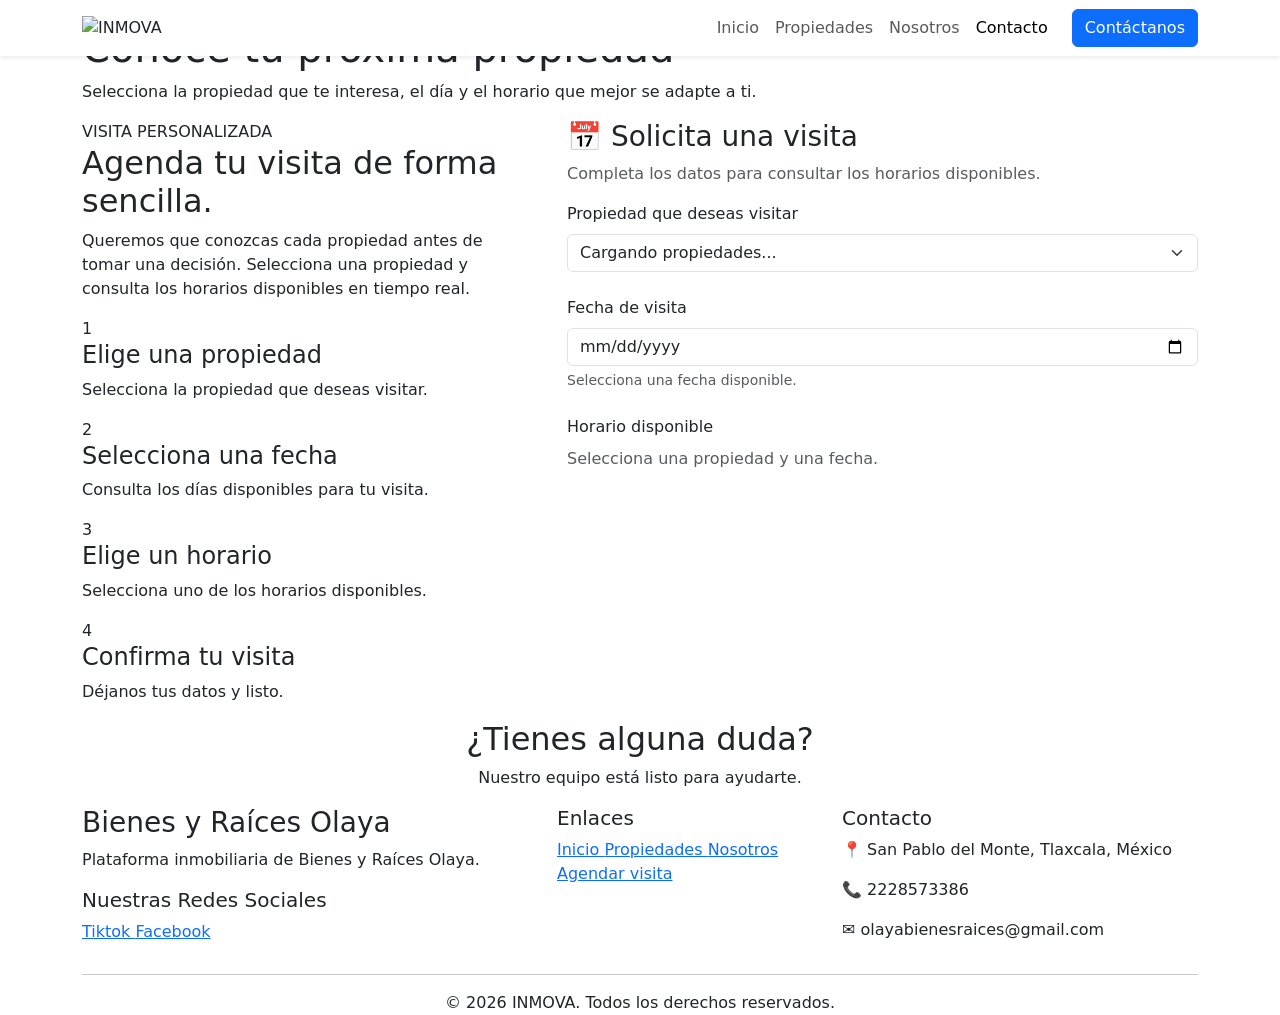
==== commit ba9378a1: "proyecto final4.0" ====
--- a/contacto.html
+++ b/contacto.html
@@ -15,8 +15,9 @@
     href="https://cdn.jsdelivr.net/npm/bootstrap@5.3.3/dist/css/bootstrap.min.css"
     rel="stylesheet"
 >
-
-<link rel="stylesheet" href="css/style.css">
+<!-- 
+<link rel="stylesheet" href="css/style.css"> -->
+<link rel="stylesheet" href="/static/css/style.css">
 
 
 </head>
@@ -32,7 +33,7 @@
 <div class="container">
 
     <img
-        src="Imagenes/logo sin fondo.png"
+        src="/static/Imagenes/logo sin fondo.png"
         alt="INMOVA"
         class="logo-inmova"
     >
@@ -613,7 +614,7 @@
             <h5>
                     Nuestras Redes Sociales
             </h5>
-            <a href="">
+            <a href="https://www.tiktok.com/@olaya.bienes.race?_r=1&_t=ZS-9AUwk5cKOfc">
                     Tiktok
             </a>
             <a href="">
@@ -689,7 +690,8 @@
 <!-- =========================
      ENLACE AL JAVASCRIPT
 ========================= -->
-<script src="js/main.js"></script>
+<!-- <script src="js/main.js"></script> -->
+<script src="/static/js/main.js"></script>
 
 </body>
 
--- a/css/style.css
+++ b/css/style.css
@@ -2362,3 +2362,132 @@
     }
 }
 
+
+/* ==========================================
+   GALERÍA PROFESIONAL DE PROPIEDADES INMOVA
+========================================== */
+
+/* Imagen principal */
+.property-main-image {
+    width: 100%;
+    height: 430px;
+    overflow: hidden;
+    border-radius: 16px;
+    background: #f1f3f5;
+    box-shadow: 0 5px 18px rgba(0, 0, 0, 0.10);
+}
+
+.property-main-image img {
+    display: block;
+    width: 100%;
+    height: 100%;
+    object-fit: cover;
+    object-position: center;
+    transition: opacity 0.25s ease;
+}
+
+/* Sección de galería */
+.property-gallery {
+    margin-top: 22px !important;
+}
+
+.property-gallery .property-subtitle {
+    margin-bottom: 14px;
+    font-size: 1.2rem;
+    font-weight: 700;
+    color: #222b45;
+}
+
+/* Cuadrícula adaptable */
+.property-gallery-grid {
+    display: grid;
+    grid-template-columns: repeat(3, minmax(0, 1fr));
+    gap: 12px;
+    width: 100%;
+}
+
+/* Cada fotografía */
+.property-gallery-item {
+    min-width: 0;
+    overflow: hidden;
+    border-radius: 12px;
+    background: #fff;
+    border: 1px solid #e7eaf0;
+    box-shadow: 0 3px 10px rgba(0, 0, 0, 0.06);
+    transition:
+        transform 0.25s ease,
+        box-shadow 0.25s ease;
+}
+
+.property-gallery-item img {
+    display: block;
+    width: 100%;
+    height: 125px;
+    object-fit: cover;
+    object-position: center;
+    cursor: pointer;
+    transition: transform 0.3s ease;
+}
+
+.property-gallery-item:hover {
+    transform: translateY(-3px);
+    box-shadow: 0 7px 18px rgba(0, 0, 0, 0.13);
+}
+
+.property-gallery-item:hover img {
+    transform: scale(1.045);
+}
+
+/* Descripción opcional de cada fotografía */
+.property-gallery-item p {
+    margin: 0;
+    padding: 8px;
+    font-size: 0.82rem;
+}
+
+/* Videos */
+.property-videos-grid {
+    display: grid;
+    grid-template-columns: 1fr;
+    gap: 18px;
+}
+
+.property-video-item {
+    overflow: hidden;
+    border-radius: 12px;
+}
+
+.property-video-item iframe,
+.property-video-item video {
+    width: 100%;
+    border-radius: 12px;
+}
+
+/* Tabletas */
+@media (max-width: 991px) {
+    .property-main-image {
+        height: 360px;
+    }
+
+    .property-gallery-grid {
+        grid-template-columns: repeat(3, minmax(0, 1fr));
+    }
+}
+
+/* Celulares */
+@media (max-width: 576px) {
+    .property-main-image {
+        height: 270px;
+        border-radius: 12px;
+    }
+
+    .property-gallery-grid {
+        grid-template-columns: repeat(2, minmax(0, 1fr));
+        gap: 10px;
+    }
+
+    .property-gallery-item img {
+        height: 115px;
+    }
+}
+
